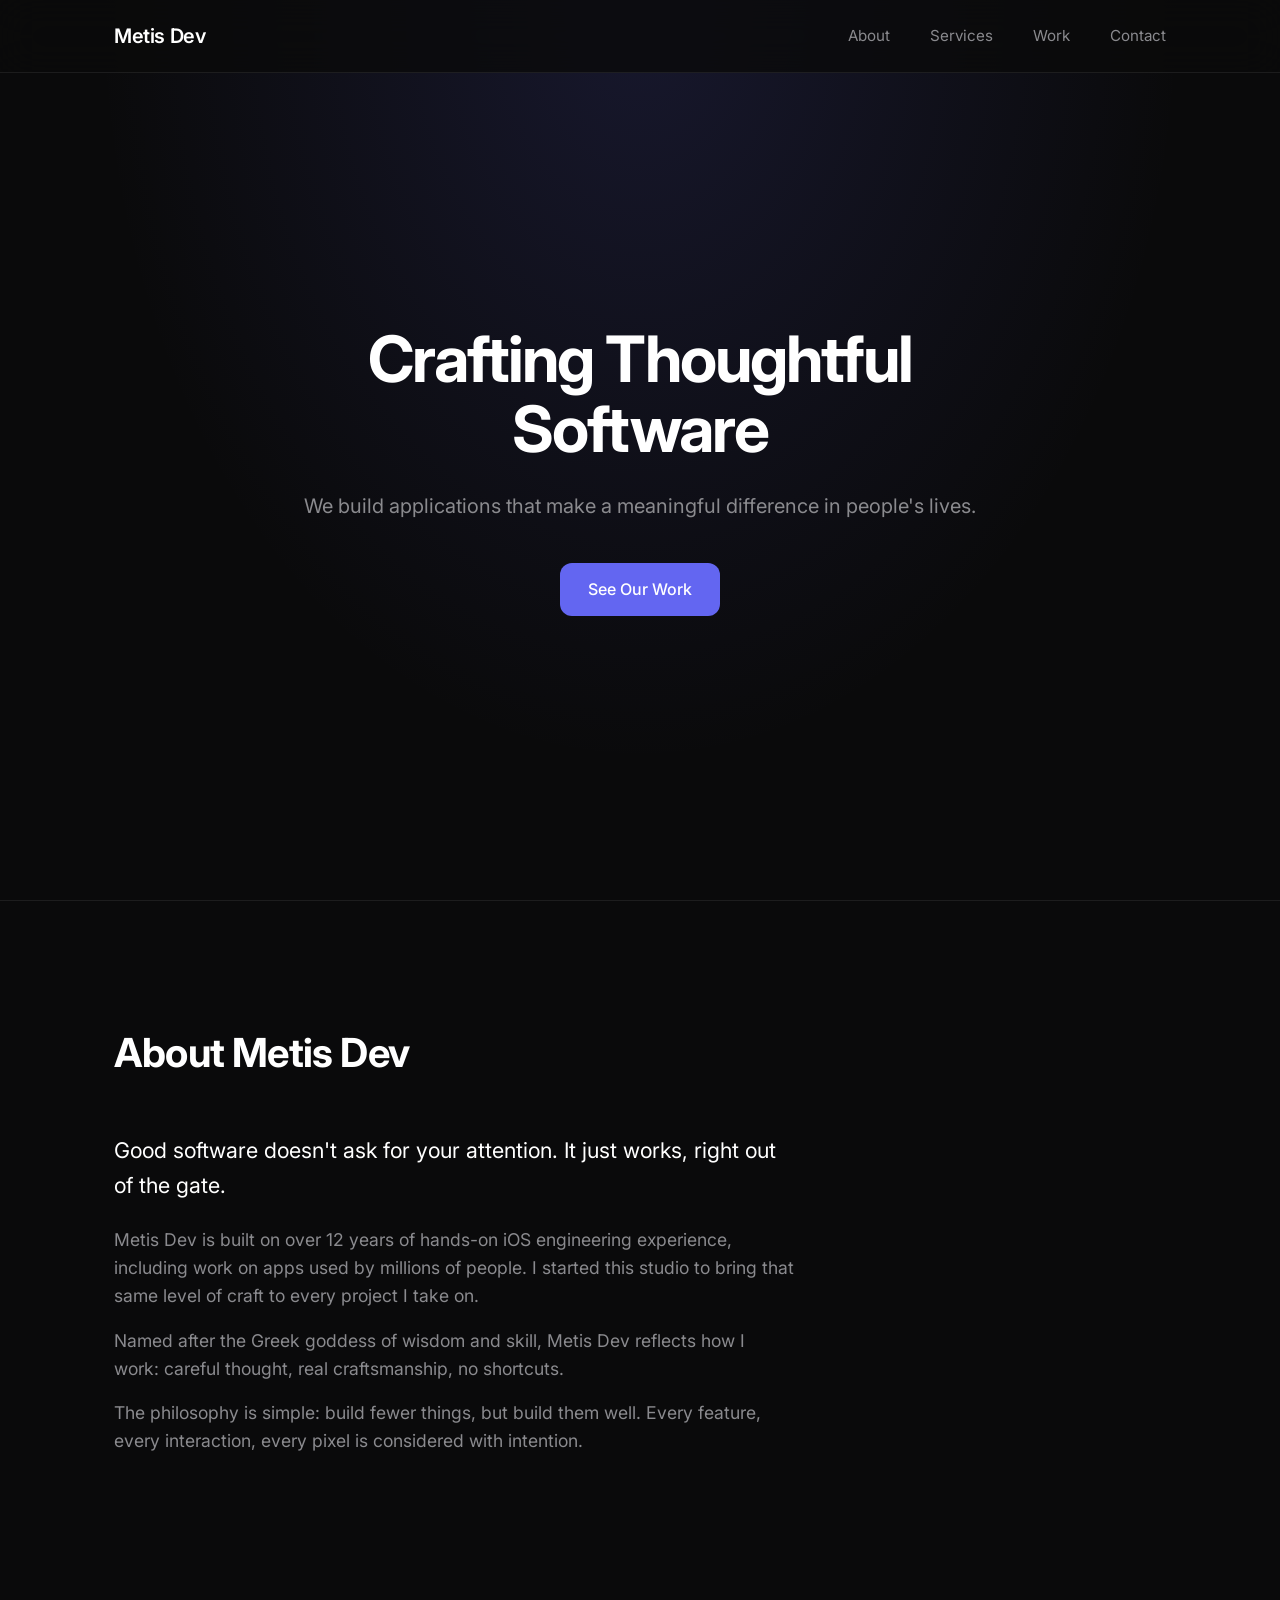
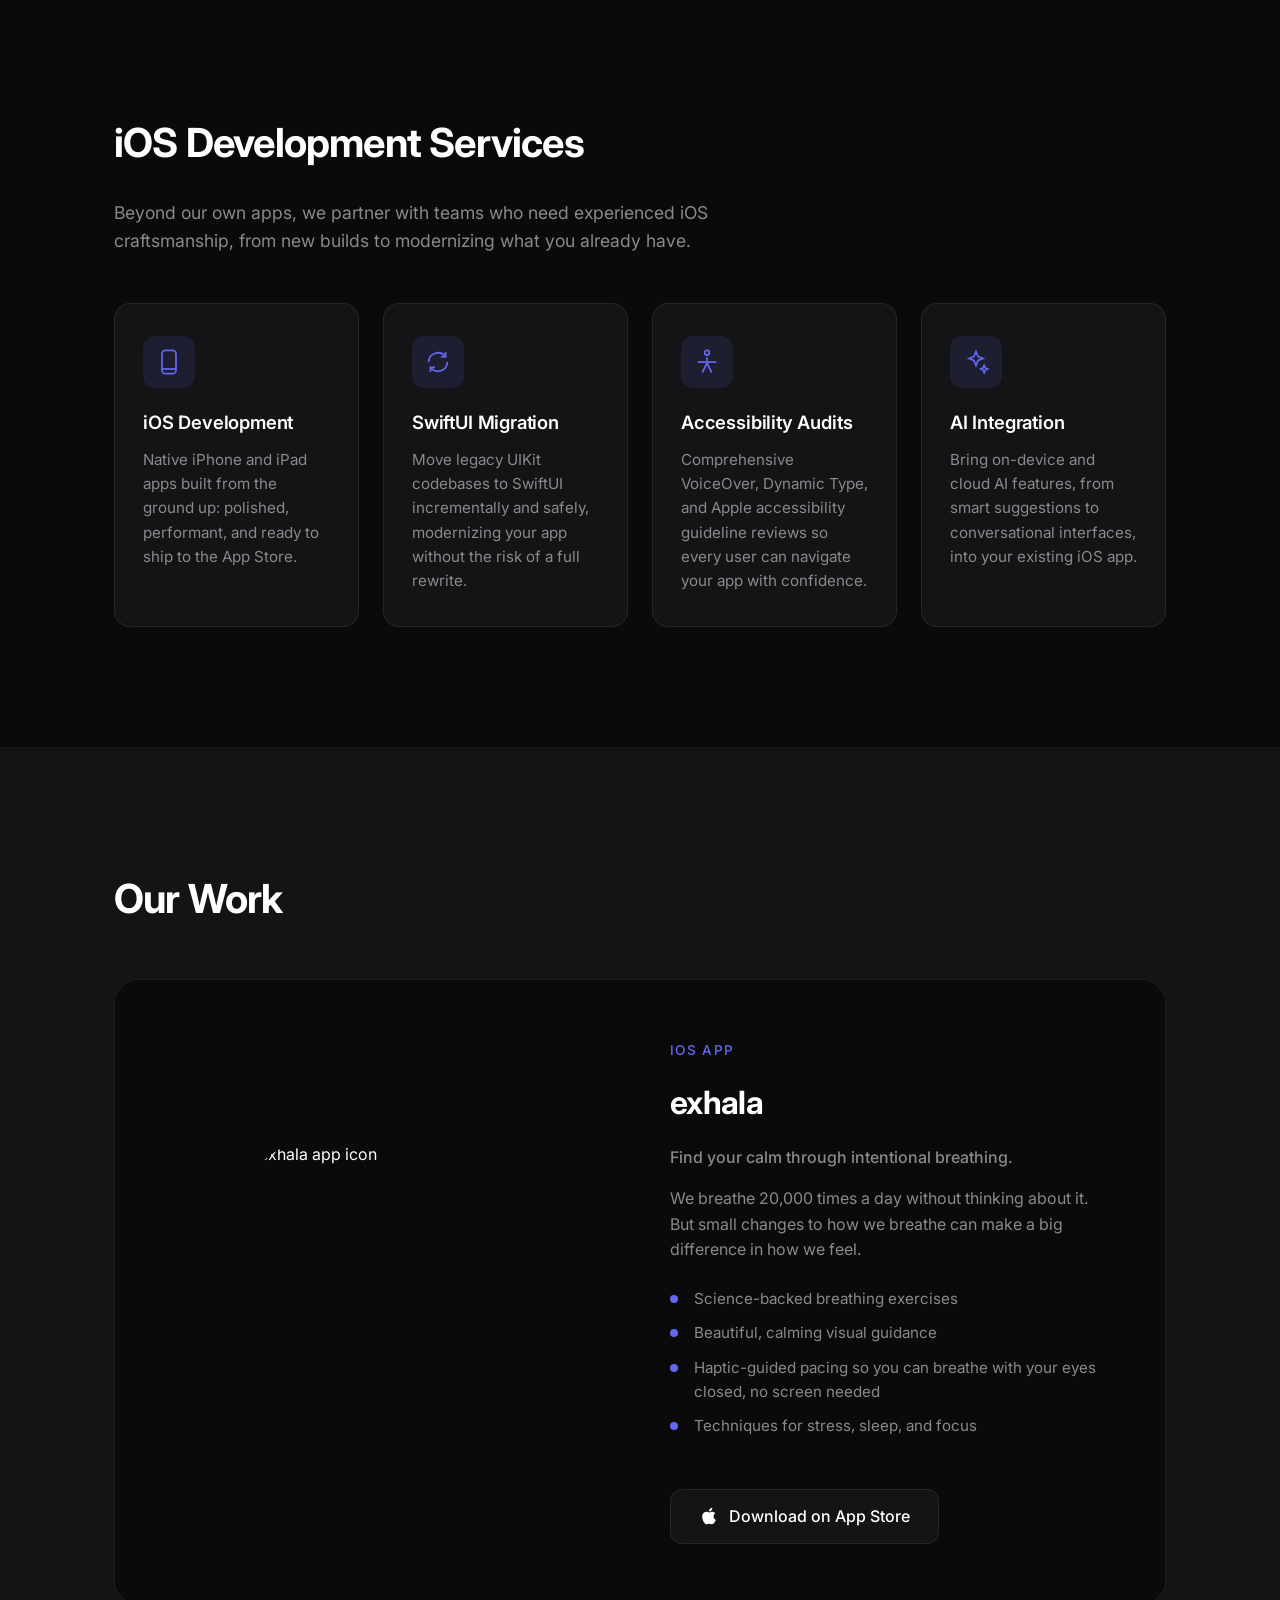
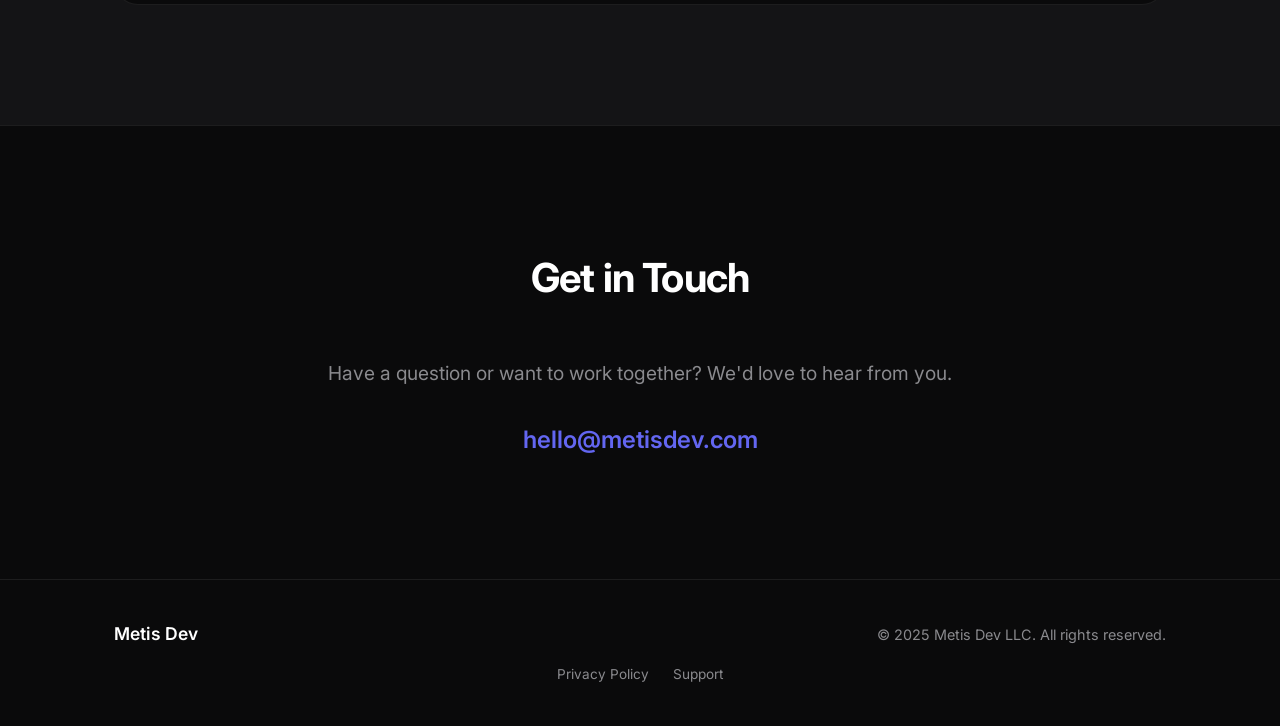
==== index.html @ 5c8f1a8d "Reference Apple accessibility guidelines instead of WCAG WCAG is a web standard; Apple's own accessi" ====
<!DOCTYPE html>
<html lang="en">
<head>
    <meta charset="UTF-8">
    <meta name="viewport" content="width=device-width, initial-scale=1.0">
    <title>Metis Dev | Crafting Thoughtful Software</title>
    <meta name="description" content="Metis Dev builds thoughtful, user-focused applications. Discover exhala, our breathing exercise app designed to help you find calm.">
    <link rel="stylesheet" href="styles.css">
    <link rel="preconnect" href="https://fonts.googleapis.com">
    <link rel="preconnect" href="https://fonts.gstatic.com" crossorigin>
    <link href="https://fonts.googleapis.com/css2?family=Inter:wght@300;400;500;600;700&display=swap" rel="stylesheet">
    <link rel="icon" type="image/svg+xml" href="data:image/svg+xml,<svg xmlns='http://www.w3.org/2000/svg' viewBox='0 0 100 100'><text y='.9em' font-size='90'>M</text></svg>">
</head>
<body>
    <nav class="nav">
        <div class="nav-container">
            <a href="#" class="logo">Metis Dev</a>
            <ul class="nav-links">
                <li><a href="#about">About</a></li>
                <li><a href="#services">Services</a></li>
                <li><a href="#work">Work</a></li>
                <li><a href="#contact">Contact</a></li>
            </ul>
            <button class="mobile-menu-btn" aria-label="Toggle menu">
                <span></span>
                <span></span>
                <span></span>
            </button>
        </div>
    </nav>

    <header class="hero">
        <div class="hero-content">
            <h1>Crafting Thoughtful Software</h1>
            <p>We build applications that make a meaningful difference in people's lives.</p>
            <a href="#work" class="btn btn-primary">See Our Work</a>
        </div>
    </header>

    <section id="about" class="section about">
        <div class="container">
            <h2>About Metis Dev</h2>
            <div class="about-content">
                <p class="lead">Good software doesn't ask for your attention. It just works, right out of the gate.</p>
                <p>Metis Dev is built on over 12 years of hands-on iOS engineering experience, including work on apps used by millions of people. I started this studio to bring that same level of craft to every project I take on.</p>
                <p>Named after the Greek goddess of wisdom and skill, Metis Dev reflects how I work: careful thought, real craftsmanship, no shortcuts.</p>
                <p>The philosophy is simple: build fewer things, but build them well. Every feature, every interaction, every pixel is considered with intention.</p>
            </div>
        </div>
    </section>

    <section id="services" class="section services">
        <div class="container">
            <h2>iOS Development Services</h2>
            <p class="services-intro">Beyond our own apps, we partner with teams who need experienced iOS craftsmanship, from new builds to modernizing what you already have.</p>
            <div class="services-grid">
                <div class="service-card">
                    <div class="service-icon">
                        <svg viewBox="0 0 24 24" width="28" height="28" fill="none" stroke="currentColor" stroke-width="1.5">
                            <rect x="6" y="2" width="12" height="20" rx="3"/>
                            <line x1="6" y1="18" x2="18" y2="18"/>
                        </svg>
                    </div>
                    <h3>iOS Development</h3>
                    <p>Native iPhone and iPad apps built from the ground up: polished, performant, and ready to ship to the App Store.</p>
                </div>
                <div class="service-card">
                    <div class="service-icon">
                        <svg viewBox="0 0 24 24" width="28" height="28" fill="none" stroke="currentColor" stroke-width="1.5">
                            <path d="M4 12a8 8 0 0 1 14.5-4.5M20 12a8 8 0 0 1-14.5 4.5"/>
                            <polyline points="18.5 3.5 18.5 7.5 14.5 7.5"/>
                            <polyline points="5.5 20.5 5.5 16.5 9.5 16.5"/>
                        </svg>
                    </div>
                    <h3>SwiftUI Migration</h3>
                    <p>Move legacy UIKit codebases to SwiftUI incrementally and safely, modernizing your app without the risk of a full rewrite.</p>
                </div>
                <div class="service-card">
                    <div class="service-icon">
                        <svg viewBox="0 0 24 24" width="28" height="28" fill="none" stroke="currentColor" stroke-width="1.5">
                            <circle cx="12" cy="4" r="2"/>
                            <path d="M12 8v5m0 0l-4 8m4-8l4 8M4 12h16"/>
                        </svg>
                    </div>
                    <h3>Accessibility Audits</h3>
                    <p>Comprehensive VoiceOver, Dynamic Type, and Apple accessibility guideline reviews so every user can navigate your app with confidence.</p>
                </div>
                <div class="service-card">
                    <div class="service-icon">
                        <svg viewBox="0 0 24 24" width="28" height="28" fill="none" stroke="currentColor" stroke-width="1.5">
                            <path d="M12 3l1.8 4.4L18 9l-4.2 1.6L12 15l-1.8-4.4L6 9l4.2-1.6L12 3z"/>
                            <path d="M19 15l.9 2.1L22 18l-2.1.9L19 21l-.9-2.1L16 18l2.1-.9L19 15z"/>
                        </svg>
                    </div>
                    <h3>AI Integration</h3>
                    <p>Bring on-device and cloud AI features, from smart suggestions to conversational interfaces, into your existing iOS app.</p>
                </div>
            </div>
        </div>
    </section>

    <section id="work" class="section work">
        <div class="container">
            <h2>Our Work</h2>
            <div class="project-card">
                <div class="project-visual">
                    <img src="Exhale_icon_dark_blck_border.png" alt="exhala app icon" class="app-icon">
                </div>
                <div class="project-info">
                    <span class="project-label">iOS App</span>
                    <h3>exhala</h3>
                    <p class="project-tagline">Find your calm through intentional breathing.</p>
                    <p>We breathe 20,000 times a day without thinking about it. But small changes to how we breathe can make a big difference in how we feel.</p>
                    <ul class="feature-list">
                        <li>Science-backed breathing exercises</li>
                        <li>Beautiful, calming visual guidance</li>
                        <li>Haptic-guided pacing so you can breathe with your eyes closed, no screen needed</li>
                        <li>Techniques for stress, sleep, and focus</li>
                    </ul>
                    <a href="https://itunes.apple.com/WebObjects/MZStore.woa/wa/viewSoftware?id=6758587096" class="btn btn-secondary app-store-btn">
                        <svg viewBox="0 0 24 24" width="20" height="20" fill="currentColor">
                            <path d="M18.71 19.5c-.83 1.24-1.71 2.45-3.05 2.47-1.34.03-1.77-.79-3.29-.79-1.53 0-2 .77-3.27.82-1.31.05-2.3-1.32-3.14-2.53C4.25 17 2.94 12.45 4.7 9.39c.87-1.52 2.43-2.48 4.12-2.51 1.28-.02 2.5.87 3.29.87.78 0 2.26-1.07 3.81-.91.65.03 2.47.26 3.64 1.98-.09.06-2.17 1.28-2.15 3.81.03 3.02 2.65 4.03 2.68 4.04-.03.07-.42 1.44-1.38 2.83M13 3.5c.73-.83 1.94-1.46 2.94-1.5.13 1.17-.34 2.35-1.04 3.19-.69.85-1.83 1.51-2.95 1.42-.15-1.15.41-2.35 1.05-3.11z"/>
                        </svg>
                        Download on App Store
                    </a>
                </div>
            </div>
        </div>
    </section>

    <section id="contact" class="section contact">
        <div class="container">
            <h2>Get in Touch</h2>
            <p class="contact-text">Have a question or want to work together? We'd love to hear from you.</p>
            <a href="mailto:hello@metisdev.com" class="contact-email">hello@metisdev.com</a>
        </div>
    </section>

    <footer class="footer">
        <div class="container">
            <div class="footer-content">
                <span class="footer-logo">Metis Dev</span>
                <p>&copy; 2025 Metis Dev LLC. All rights reserved.</p>
            </div>
            <div class="footer-links">
                <a href="privacy.html">Privacy Policy</a>
                <a href="support.html">Support</a>
            </div>
        </div>
    </footer>

    <script src="script.js"></script>
</body>
</html>
---- styles.css ----
/* Reset & Base */
*, *::before, *::after {
    box-sizing: border-box;
    margin: 0;
    padding: 0;
}

:root {
    --color-bg: #0a0a0b;
    --color-bg-elevated: #141416;
    --color-text: #ffffff;
    --color-text-muted: #8a8a8e;
    --color-accent: #6366f1;
    --color-accent-hover: #818cf8;
    --color-border: rgba(255, 255, 255, 0.08);
    --font-family: 'Inter', -apple-system, BlinkMacSystemFont, sans-serif;
    --transition: 0.3s ease;
}

html {
    scroll-behavior: smooth;
}

body {
    font-family: var(--font-family);
    background-color: var(--color-bg);
    color: var(--color-text);
    line-height: 1.6;
    -webkit-font-smoothing: antialiased;
}

.container {
    max-width: 1100px;
    margin: 0 auto;
    padding: 0 24px;
}

/* Navigation */
.nav {
    position: fixed;
    top: 0;
    left: 0;
    right: 0;
    z-index: 100;
    background: rgba(10, 10, 11, 0.8);
    backdrop-filter: blur(20px);
    border-bottom: 1px solid var(--color-border);
}

.nav-container {
    max-width: 1100px;
    margin: 0 auto;
    padding: 0 24px;
    height: 72px;
    display: flex;
    align-items: center;
    justify-content: space-between;
}

.logo {
    font-size: 1.25rem;
    font-weight: 600;
    color: var(--color-text);
    text-decoration: none;
    letter-spacing: -0.02em;
}

.nav-links {
    display: flex;
    list-style: none;
    gap: 40px;
}

.nav-links a {
    color: var(--color-text-muted);
    text-decoration: none;
    font-size: 0.95rem;
    font-weight: 400;
    transition: color var(--transition);
}

.nav-links a:hover {
    color: var(--color-text);
}

.mobile-menu-btn {
    display: none;
    flex-direction: column;
    gap: 5px;
    background: none;
    border: none;
    cursor: pointer;
    padding: 8px;
}

.mobile-menu-btn span {
    width: 24px;
    height: 2px;
    background: var(--color-text);
    transition: var(--transition);
}

/* Hero */
.hero {
    min-height: 100vh;
    display: flex;
    align-items: center;
    justify-content: center;
    text-align: center;
    padding: 120px 24px 80px;
    background: radial-gradient(ellipse at 50% 0%, rgba(99, 102, 241, 0.15) 0%, transparent 60%);
}

.hero-content {
    max-width: 700px;
}

.hero h1 {
    font-size: clamp(2.5rem, 6vw, 4rem);
    font-weight: 700;
    letter-spacing: -0.03em;
    line-height: 1.1;
    margin-bottom: 24px;
}

.hero p {
    font-size: 1.25rem;
    color: var(--color-text-muted);
    margin-bottom: 40px;
    line-height: 1.7;
}

/* Buttons */
.btn {
    display: inline-flex;
    align-items: center;
    gap: 10px;
    padding: 14px 28px;
    border-radius: 12px;
    font-size: 1rem;
    font-weight: 500;
    text-decoration: none;
    transition: all var(--transition);
    cursor: pointer;
    border: none;
}

.btn-primary {
    background: var(--color-accent);
    color: white;
}

.btn-primary:hover {
    background: var(--color-accent-hover);
    transform: translateY(-2px);
}

.btn-secondary {
    background: var(--color-bg-elevated);
    color: var(--color-text);
    border: 1px solid var(--color-border);
}

.btn-secondary:hover {
    border-color: rgba(255, 255, 255, 0.2);
    background: rgba(255, 255, 255, 0.05);
}

/* Sections */
.section {
    padding: 120px 0;
    scroll-margin-top: -32px;
}

.section h2 {
    font-size: 2.5rem;
    font-weight: 700;
    letter-spacing: -0.02em;
    margin-bottom: 48px;
}

/* About */
.about {
    border-top: 1px solid var(--color-border);
}

.about-content {
    max-width: 680px;
}

.about-content .lead {
    font-size: 1.35rem;
    color: var(--color-text);
    margin-bottom: 24px;
    line-height: 1.6;
}

.about-content p {
    color: var(--color-text-muted);
    font-size: 1.1rem;
    margin-bottom: 16px;
}

/* Work / Projects */
.work {
    background: var(--color-bg-elevated);
}

.project-card {
    display: grid;
    grid-template-columns: 1fr 1fr;
    gap: 60px;
    align-items: center;
    background: var(--color-bg);
    border-radius: 24px;
    padding: 60px;
    border: 1px solid var(--color-border);
}

.project-visual {
    display: flex;
    justify-content: center;
    align-items: center;
}

.app-icon {
    width: 300px;
    height: 300px;
    border-radius: 22.37%;
}

.project-info {
    display: flex;
    flex-direction: column;
    gap: 16px;
}

.project-label {
    font-size: 0.85rem;
    font-weight: 500;
    color: var(--color-accent);
    text-transform: uppercase;
    letter-spacing: 0.1em;
}

.project-info h3 {
    font-size: 2rem;
    font-weight: 700;
    letter-spacing: -0.02em;
}

.project-tagline {
    font-size: 1.2rem;
    color: var(--color-text);
    font-weight: 500;
}

.project-info p {
    color: var(--color-text-muted);
    font-size: 1rem;
}

.feature-list {
    list-style: none;
    margin: 8px 0 16px;
}

.feature-list li {
    position: relative;
    padding-left: 24px;
    margin-bottom: 10px;
    color: var(--color-text-muted);
    font-size: 0.95rem;
}

.feature-list li::before {
    content: "";
    position: absolute;
    left: 0;
    top: 8px;
    width: 8px;
    height: 8px;
    background: var(--color-accent);
    border-radius: 50%;
}

.app-store-btn {
    width: fit-content;
    margin-top: 8px;
}

/* Services */
.services-intro {
    max-width: 680px;
    color: var(--color-text-muted);
    font-size: 1.1rem;
    margin-top: -24px;
    margin-bottom: 48px;
}

.services-grid {
    display: grid;
    grid-template-columns: repeat(4, 1fr);
    gap: 24px;
}

.service-card {
    background: var(--color-bg-elevated);
    border: 1px solid var(--color-border);
    border-radius: 16px;
    padding: 32px 28px;
}

.service-icon {
    width: 52px;
    height: 52px;
    display: flex;
    align-items: center;
    justify-content: center;
    background: rgba(99, 102, 241, 0.12);
    color: var(--color-accent);
    border-radius: 12px;
    margin-bottom: 20px;
}

.service-card h3 {
    font-size: 1.15rem;
    font-weight: 600;
    letter-spacing: -0.01em;
    margin-bottom: 10px;
}

.service-card p {
    color: var(--color-text-muted);
    font-size: 0.95rem;
}

/* Contact */
.contact {
    text-align: center;
    border-top: 1px solid var(--color-border);
}

.contact-text {
    font-size: 1.2rem;
    color: var(--color-text-muted);
    margin-bottom: 32px;
}

.contact-email {
    font-size: 1.5rem;
    font-weight: 600;
    color: var(--color-accent);
    text-decoration: none;
    transition: color var(--transition);
}

.contact-email:hover {
    color: var(--color-accent-hover);
}

/* Footer */
.footer {
    padding: 40px 0;
    border-top: 1px solid var(--color-border);
}

.footer-content {
    display: flex;
    justify-content: space-between;
    align-items: center;
}

.footer-logo {
    font-weight: 600;
    font-size: 1.1rem;
}

.footer-links {
    display: flex;
    gap: 24px;
    justify-content: center;
    margin-top: 16px;
    flex-wrap: wrap;
}

.footer-links a {
    font-size: 0.85rem;
    color: var(--color-text-muted);
    text-decoration: none;
    transition: color 0.2s ease;
}

.footer-links a:hover {
    color: var(--color-text);
}

.footer p {
    color: var(--color-text-muted);
    font-size: 0.9rem;
}

/* Mobile Responsive */
@media (max-width: 900px) {
    .project-card {
        grid-template-columns: 1fr;
        text-align: center;
        padding: 40px 30px;
    }

    .project-visual {
        order: -1;
    }

    .project-info {
        align-items: center;
    }

    .feature-list {
        text-align: left;
        display: inline-block;
    }

    .services-grid {
        grid-template-columns: repeat(2, 1fr);
    }
}

@media (max-width: 768px) {
    .nav-links {
        display: none;
        position: absolute;
        top: 72px;
        left: 0;
        right: 0;
        background: var(--color-bg);
        flex-direction: column;
        padding: 24px;
        gap: 20px;
        border-bottom: 1px solid var(--color-border);
    }

    .nav-links.active {
        display: flex;
    }

    .mobile-menu-btn {
        display: flex;
    }

    .mobile-menu-btn.active span:nth-child(1) {
        transform: rotate(45deg) translate(5px, 5px);
    }

    .mobile-menu-btn.active span:nth-child(2) {
        opacity: 0;
    }

    .mobile-menu-btn.active span:nth-child(3) {
        transform: rotate(-45deg) translate(5px, -5px);
    }

    .hero {
        padding: 100px 24px 60px;
    }

    .section {
        padding: 80px 0;
        scroll-margin-top: 8px;
    }

    .section h2 {
        font-size: 2rem;
    }

    .app-icon {
        width: 180px;
        height: 180px;
        border-radius: 22.37%;
    }

    .services-intro {
        margin-top: 0;
    }

    .services-grid {
        grid-template-columns: 1fr;
    }

    .footer-content {
        flex-direction: column;
        gap: 12px;
        text-align: center;
    }
}

/* Legal Pages (Privacy, Terms) */
.legal-page {
    padding: 120px 0 80px;
    min-height: calc(100vh - 200px);
}

.legal-page h1 {
    font-size: 2.5rem;
    font-weight: 700;
    letter-spacing: -0.02em;
    margin-bottom: 8px;
}

.legal-page .last-updated {
    color: var(--color-text-muted);
    font-size: 0.95rem;
    margin-bottom: 48px;
}

.legal-section {
    margin-bottom: 40px;
}

.legal-section h2 {
    font-size: 1.4rem;
    font-weight: 600;
    margin-bottom: 16px;
    color: var(--color-text);
}

.legal-section p {
    color: var(--color-text-muted);
    font-size: 1rem;
    margin-bottom: 12px;
    line-height: 1.7;
}

.legal-section ul {
    list-style: none;
    margin: 12px 0;
}

.legal-section ul li {
    position: relative;
    padding-left: 20px;
    margin-bottom: 8px;
    color: var(--color-text-muted);
    font-size: 1rem;
}

.legal-section ul li::before {
    content: "•";
    position: absolute;
    left: 0;
    color: var(--color-accent);
}

.legal-section a {
    color: var(--color-accent);
    text-decoration: none;
}

.legal-section a:hover {
    color: var(--color-accent-hover);
}

.legal-section h3 {
    font-size: 1.1rem;
    font-weight: 600;
    margin: 24px 0 8px;
    color: var(--color-text);
}
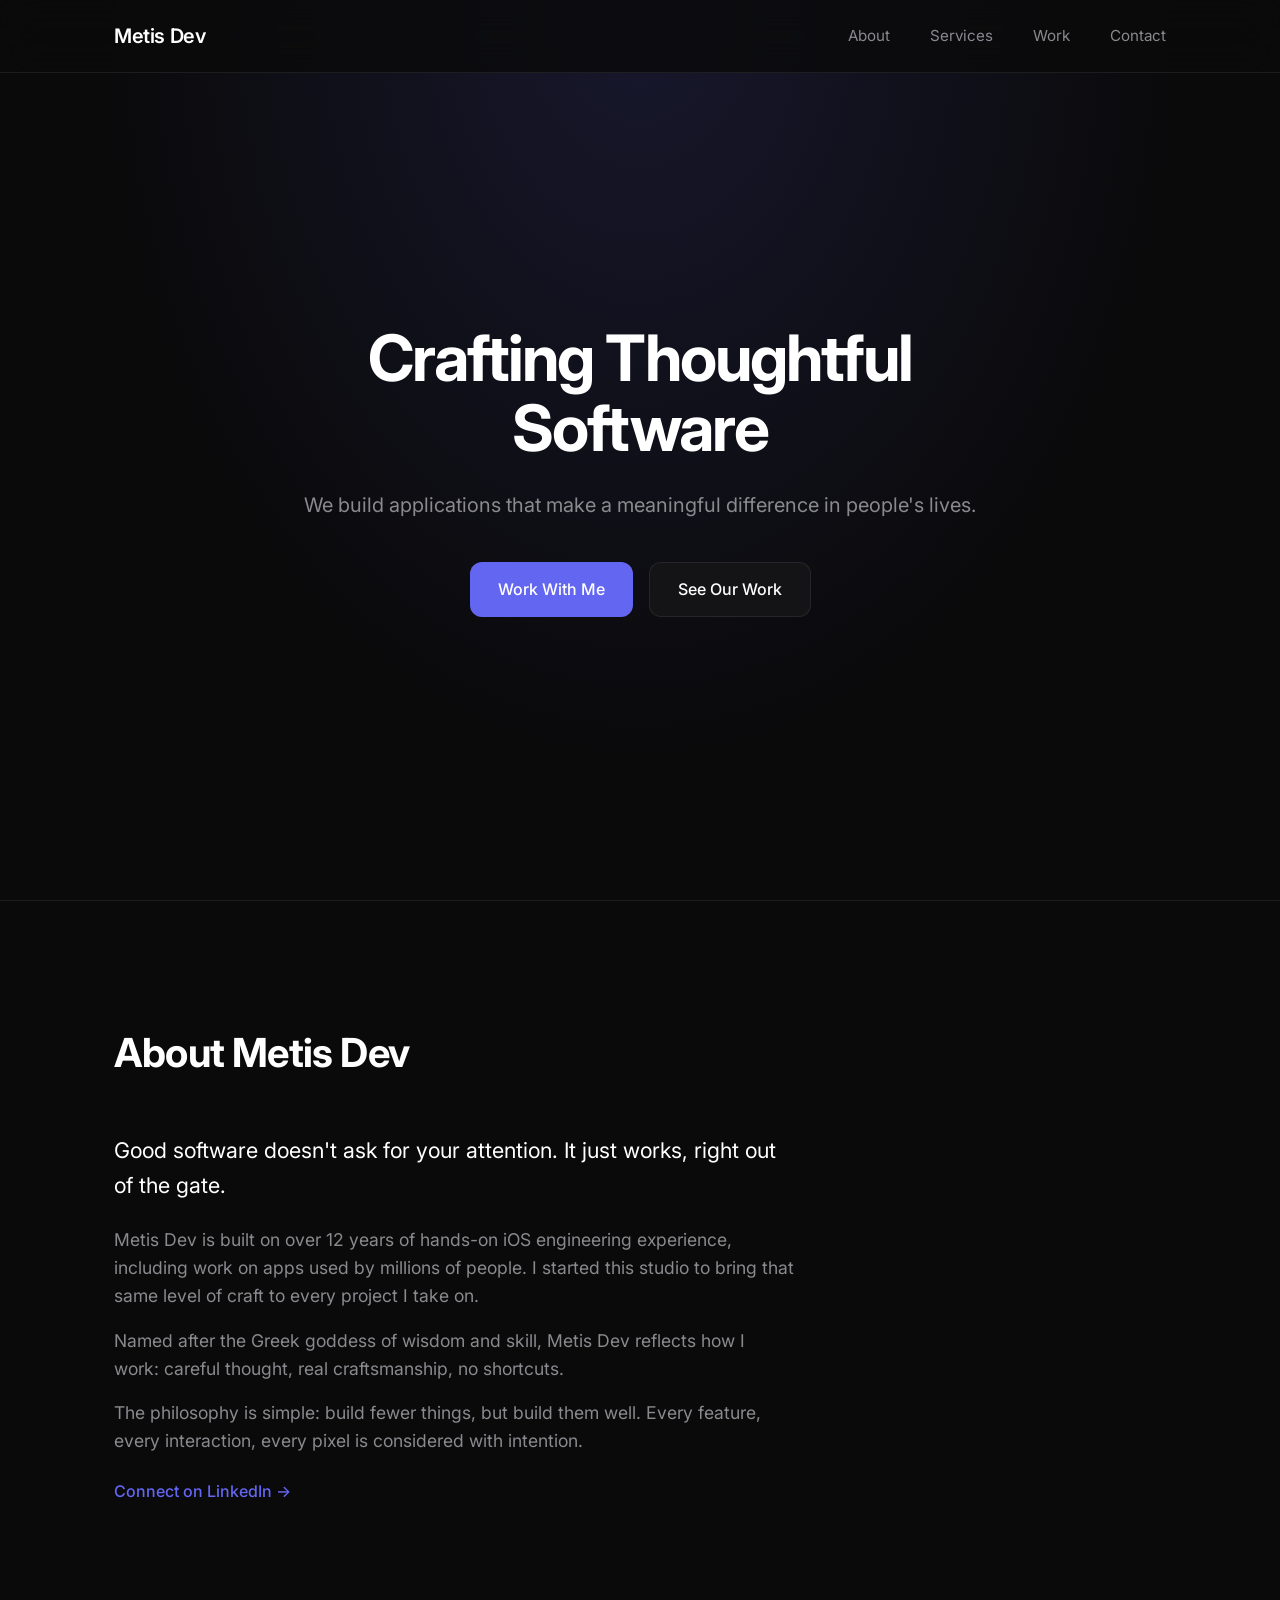
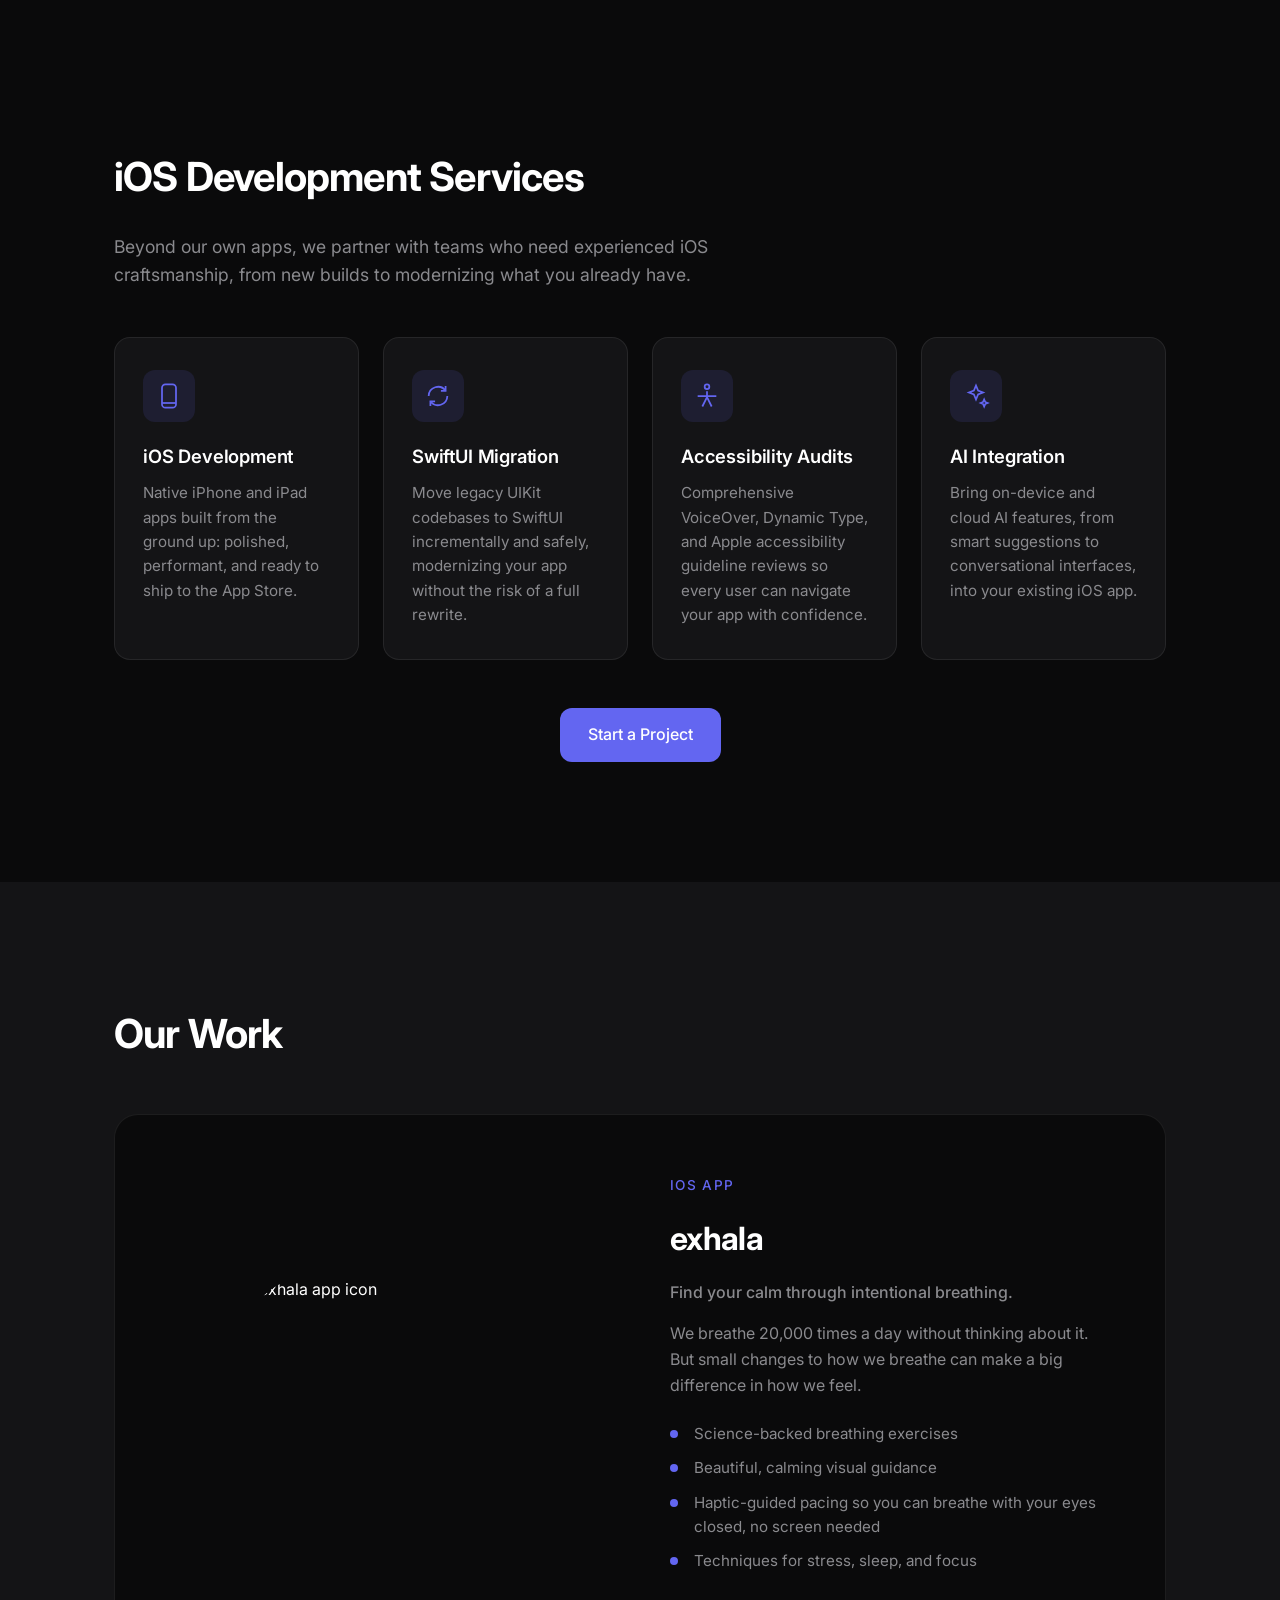
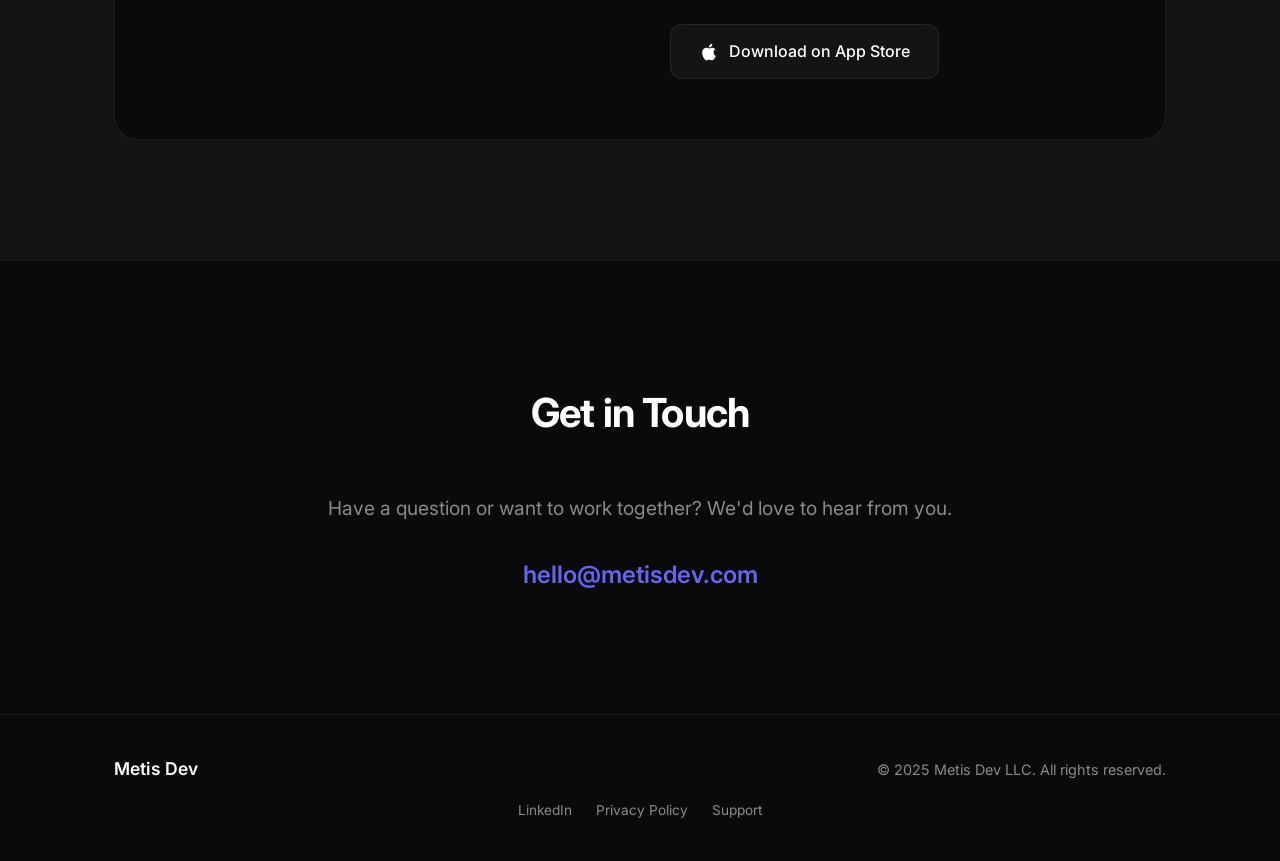
==== commit 6795812b: "Improve conversion path: hero/services CTAs, services-focused meta tags, LinkedIn - Hero now has two" ====
--- a/index.html
+++ b/index.html
@@ -3,8 +3,8 @@
 <head>
     <meta charset="UTF-8">
     <meta name="viewport" content="width=device-width, initial-scale=1.0">
-    <title>Metis Dev | Crafting Thoughtful Software</title>
-    <meta name="description" content="Metis Dev builds thoughtful, user-focused applications. Discover exhala, our breathing exercise app designed to help you find calm.">
+    <title>Metis Dev | iOS Development, SwiftUI Migration &amp; Accessibility Audits</title>
+    <meta name="description" content="Metis Dev is an iOS development studio offering native app development, SwiftUI migration, accessibility audits, and AI integration — backed by 12+ years of hands-on iOS engineering experience.">
     <link rel="stylesheet" href="styles.css">
     <link rel="preconnect" href="https://fonts.googleapis.com">
     <link rel="preconnect" href="https://fonts.gstatic.com" crossorigin>
@@ -33,7 +33,10 @@
         <div class="hero-content">
             <h1>Crafting Thoughtful Software</h1>
             <p>We build applications that make a meaningful difference in people's lives.</p>
-            <a href="#work" class="btn btn-primary">See Our Work</a>
+            <div class="hero-actions">
+                <a href="#contact" class="btn btn-primary">Work With Me</a>
+                <a href="#work" class="btn btn-secondary">See Our Work</a>
+            </div>
         </div>
     </header>
 
@@ -45,6 +48,7 @@
                 <p>Metis Dev is built on over 12 years of hands-on iOS engineering experience, including work on apps used by millions of people. I started this studio to bring that same level of craft to every project I take on.</p>
                 <p>Named after the Greek goddess of wisdom and skill, Metis Dev reflects how I work: careful thought, real craftsmanship, no shortcuts.</p>
                 <p>The philosophy is simple: build fewer things, but build them well. Every feature, every interaction, every pixel is considered with intention.</p>
+                <a href="https://www.linkedin.com/in/cedric-bazoge-878bb6/" target="_blank" rel="noopener noreferrer" class="about-linkedin">Connect on LinkedIn &rarr;</a>
             </div>
         </div>
     </section>
@@ -96,6 +100,7 @@
                     <p>Bring on-device and cloud AI features, from smart suggestions to conversational interfaces, into your existing iOS app.</p>
                 </div>
             </div>
+            <a href="#contact" class="btn btn-primary services-cta">Start a Project</a>
         </div>
     </section>
 
@@ -143,6 +148,7 @@
                 <p>&copy; 2025 Metis Dev LLC. All rights reserved.</p>
             </div>
             <div class="footer-links">
+                <a href="https://www.linkedin.com/in/cedric-bazoge-878bb6/" target="_blank" rel="noopener noreferrer">LinkedIn</a>
                 <a href="privacy.html">Privacy Policy</a>
                 <a href="support.html">Support</a>
             </div>
--- a/styles.css
+++ b/styles.css
@@ -130,6 +130,13 @@
     line-height: 1.7;
 }
 
+.hero-actions {
+    display: flex;
+    gap: 16px;
+    justify-content: center;
+    flex-wrap: wrap;
+}
+
 /* Buttons */
 .btn {
     display: inline-flex;
@@ -199,6 +206,19 @@
     color: var(--color-text-muted);
     font-size: 1.1rem;
     margin-bottom: 16px;
+}
+
+.about-linkedin {
+    display: inline-block;
+    color: var(--color-accent);
+    text-decoration: none;
+    font-weight: 500;
+    margin-top: 8px;
+    transition: color var(--transition);
+}
+
+.about-linkedin:hover {
+    color: var(--color-accent-hover);
 }
 
 /* Work / Projects */
@@ -333,6 +353,12 @@
 .service-card p {
     color: var(--color-text-muted);
     font-size: 0.95rem;
+}
+
+.services-cta {
+    display: flex;
+    width: fit-content;
+    margin: 48px auto 0;
 }
 
 /* Contact */
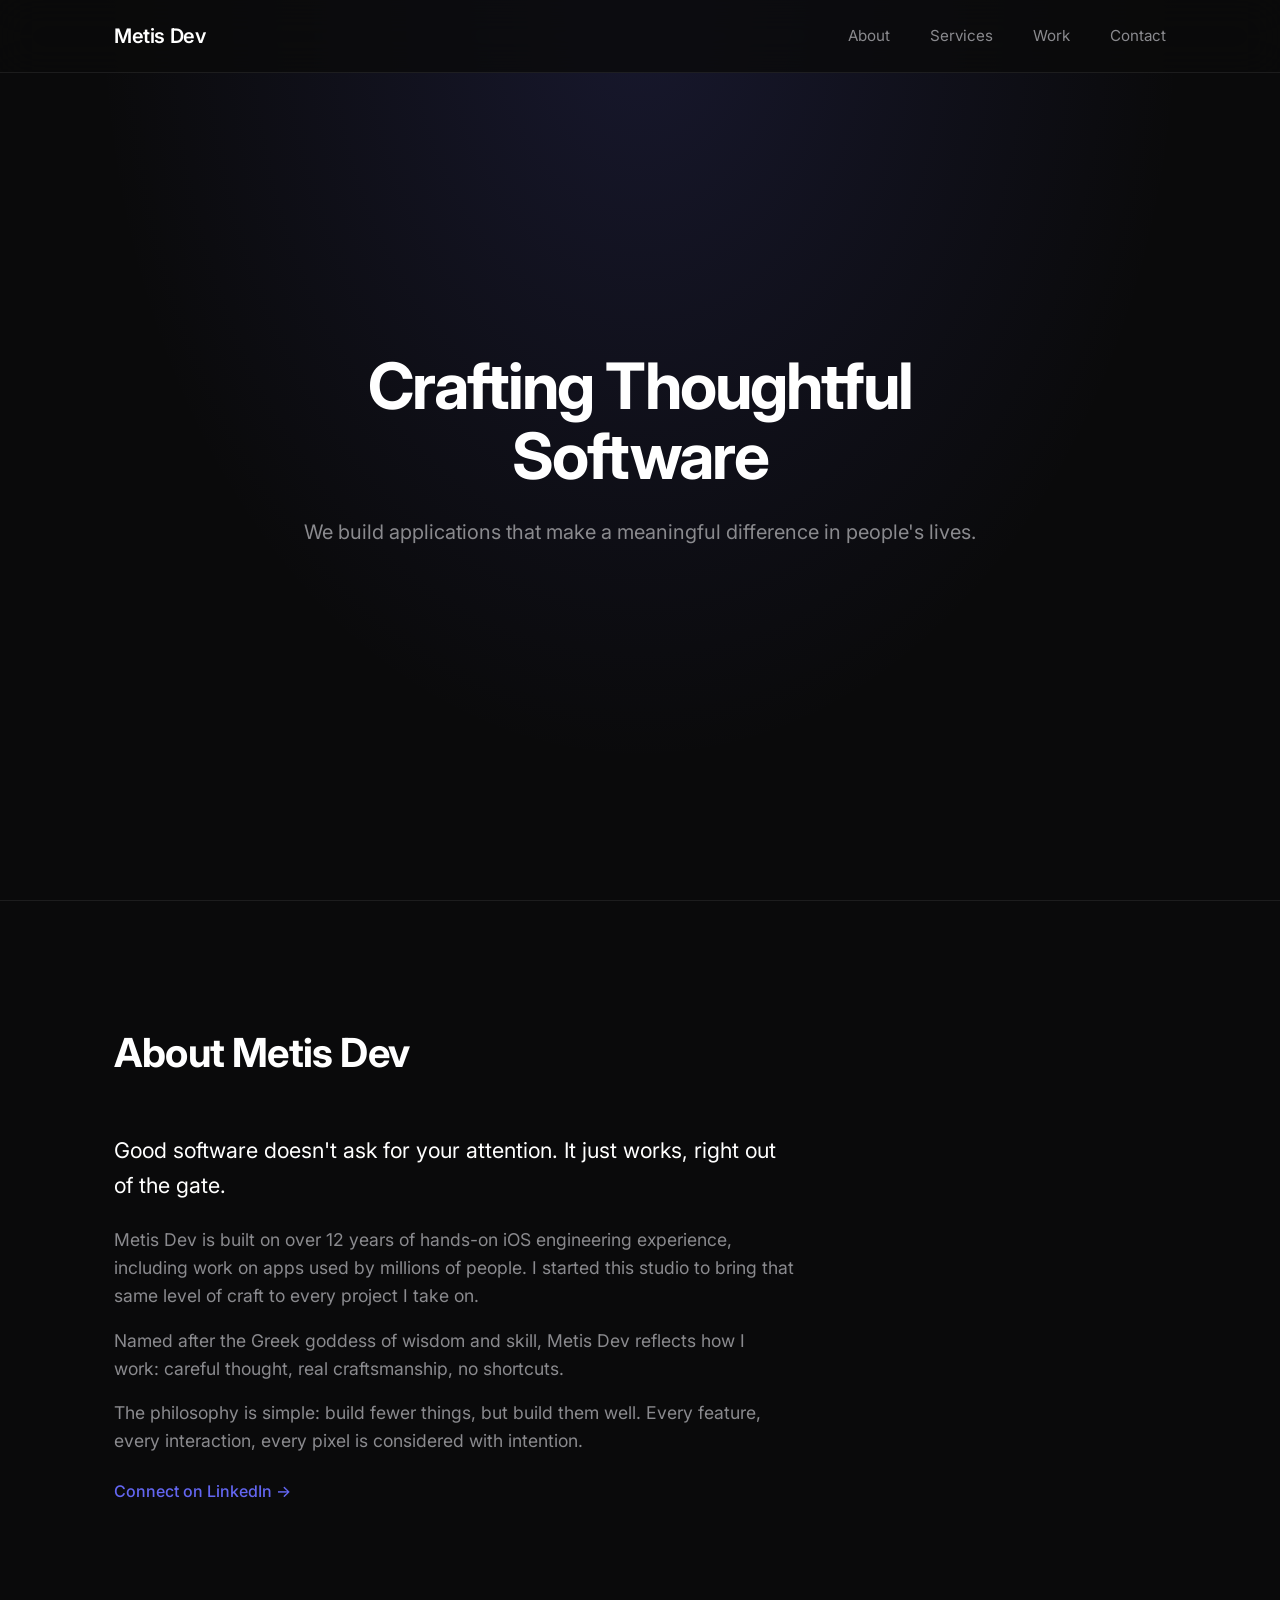
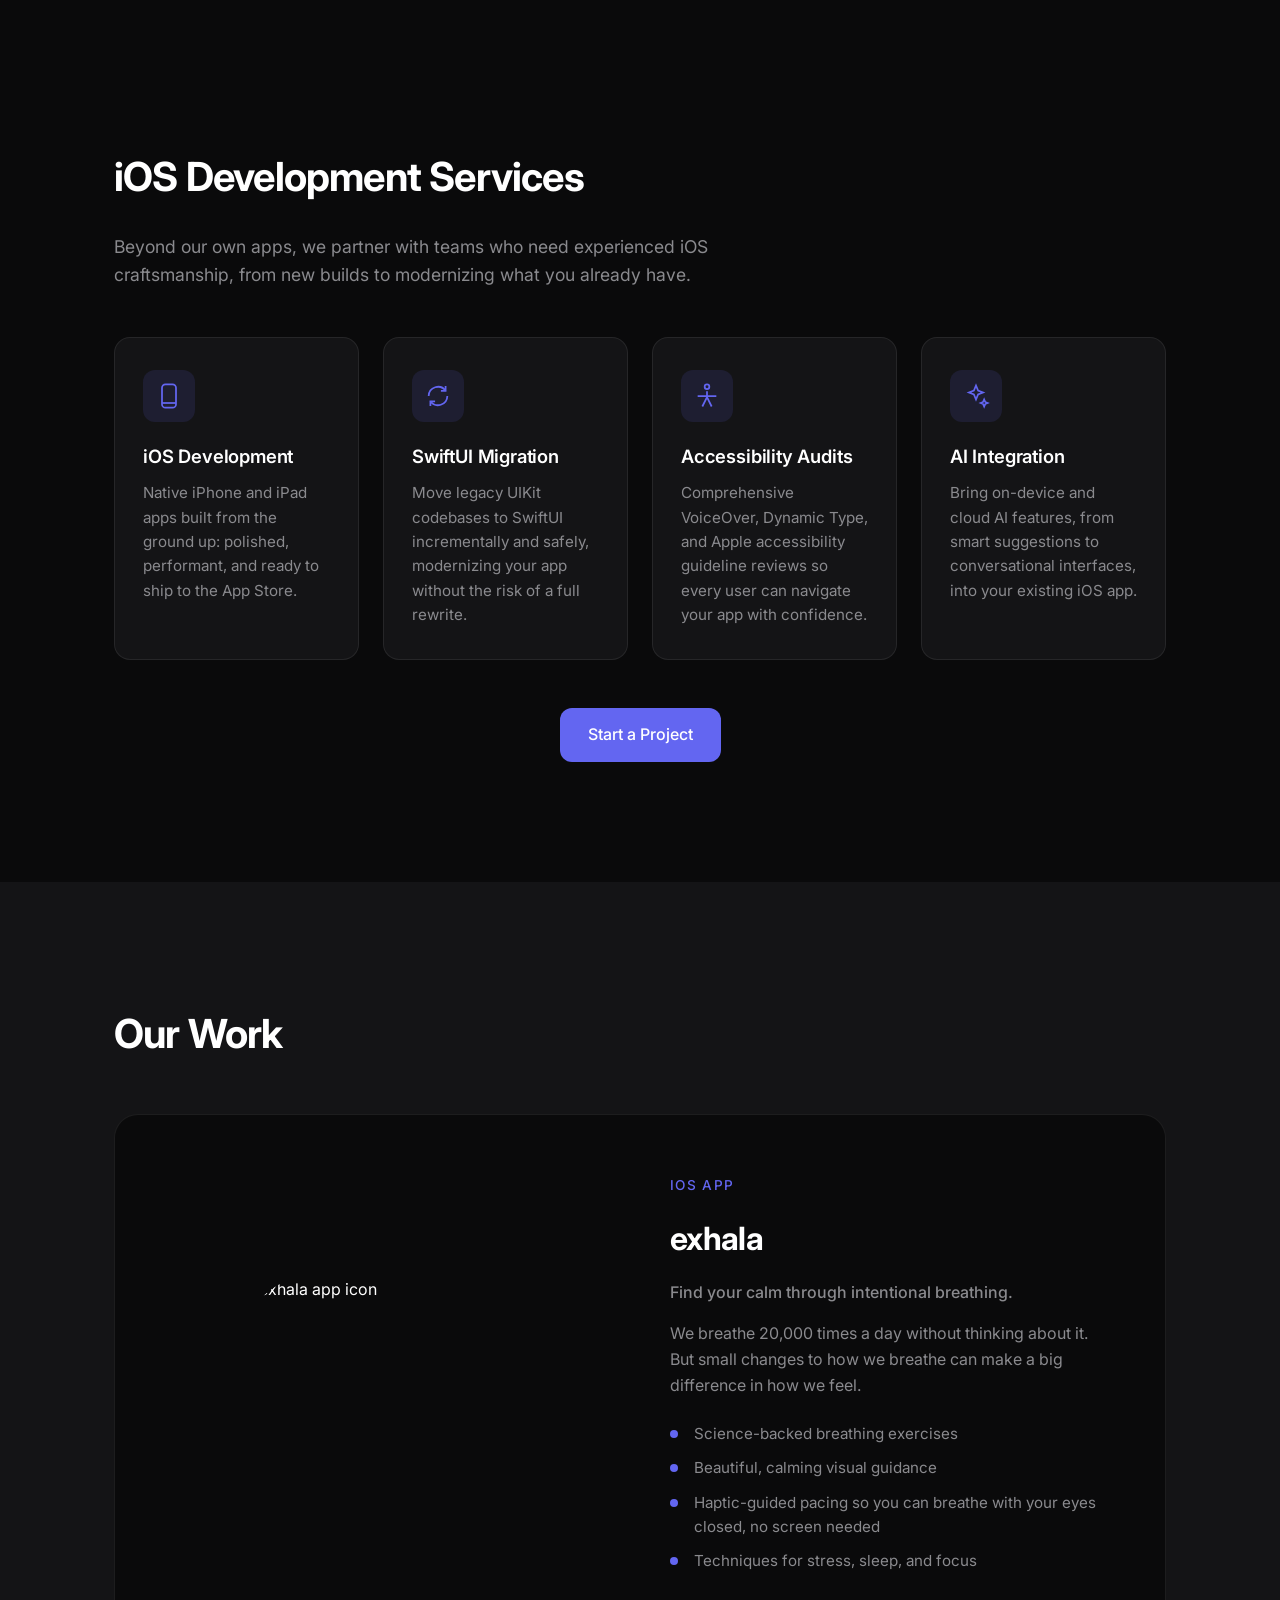
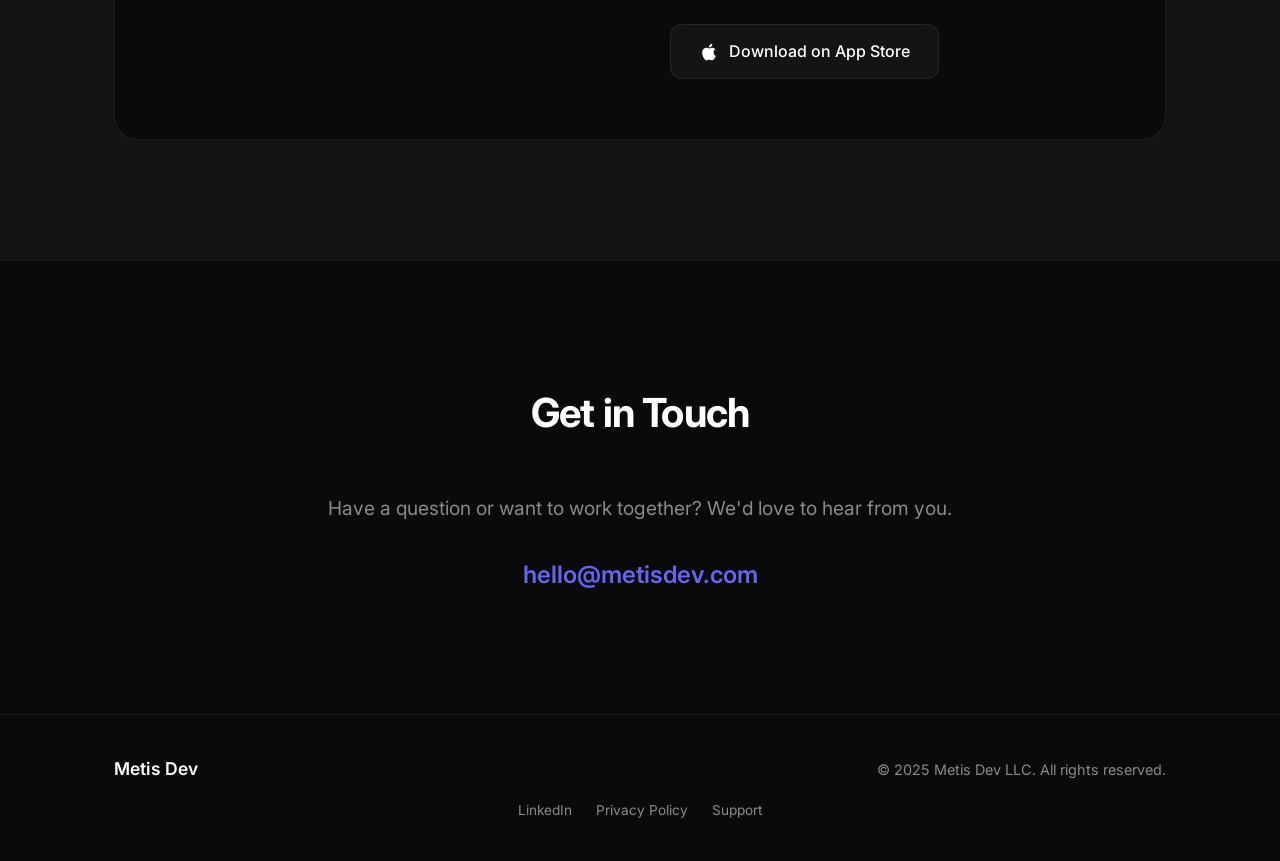
==== commit 550f4f39: "Remove hero CTA buttons Two competing buttons ("Work With Me" / "See Our Work") added noise without " ====
--- a/index.html
+++ b/index.html
@@ -33,10 +33,6 @@
         <div class="hero-content">
             <h1>Crafting Thoughtful Software</h1>
             <p>We build applications that make a meaningful difference in people's lives.</p>
-            <div class="hero-actions">
-                <a href="#contact" class="btn btn-primary">Work With Me</a>
-                <a href="#work" class="btn btn-secondary">See Our Work</a>
-            </div>
         </div>
     </header>
 
--- a/styles.css
+++ b/styles.css
@@ -128,13 +128,6 @@
     color: var(--color-text-muted);
     margin-bottom: 40px;
     line-height: 1.7;
-}
-
-.hero-actions {
-    display: flex;
-    gap: 16px;
-    justify-content: center;
-    flex-wrap: wrap;
 }
 
 /* Buttons */
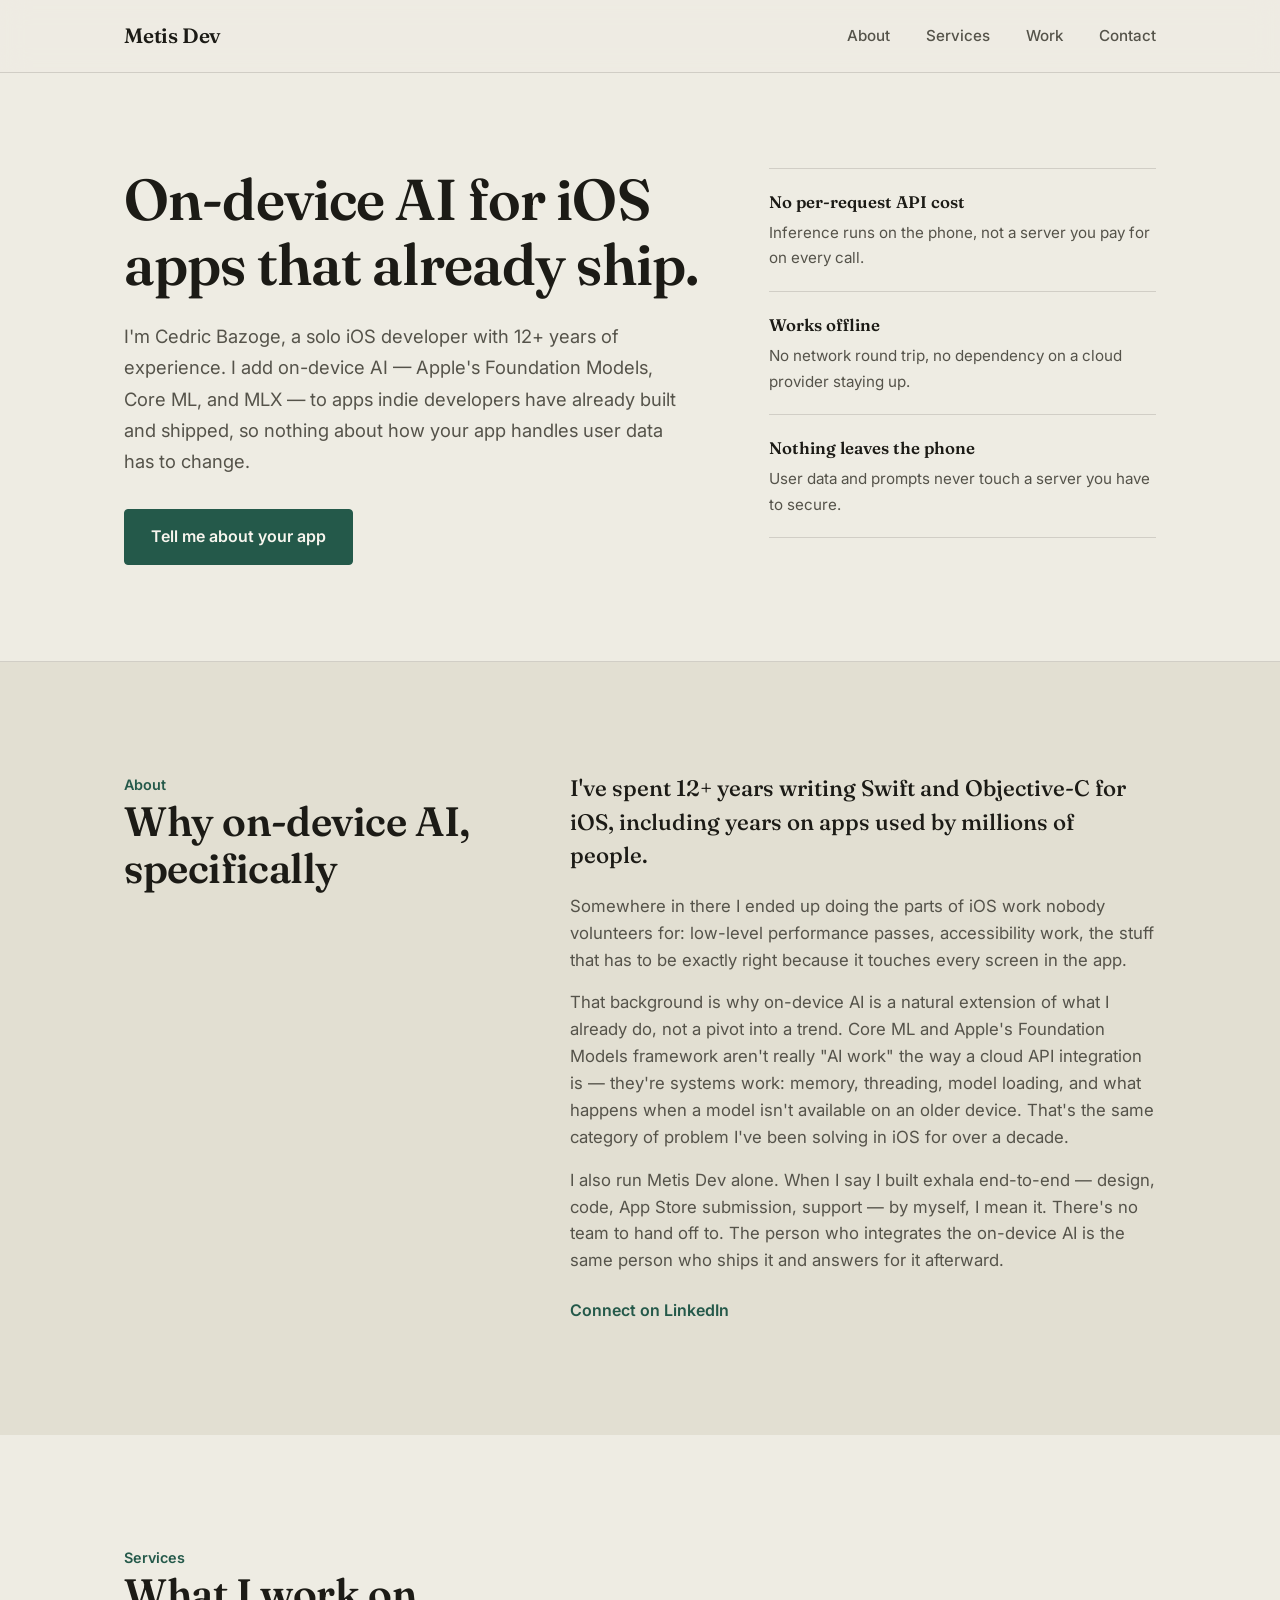
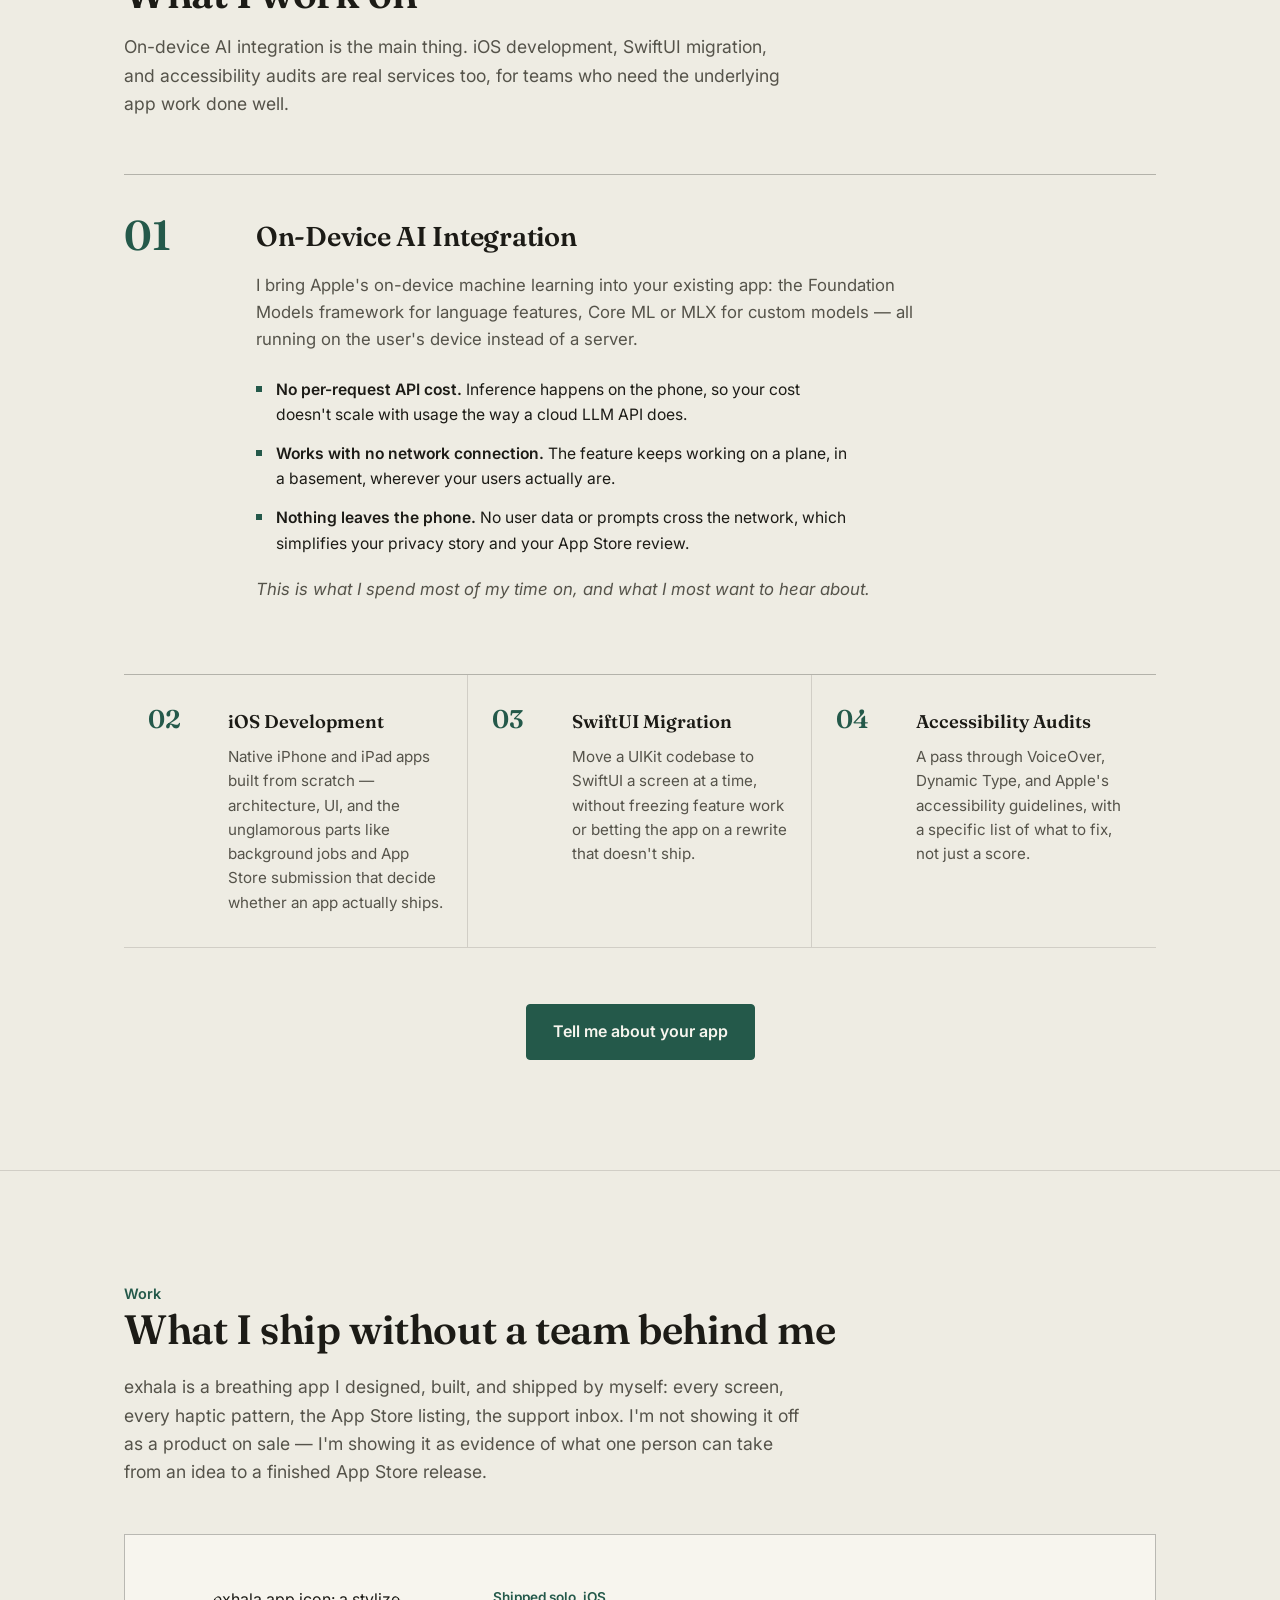
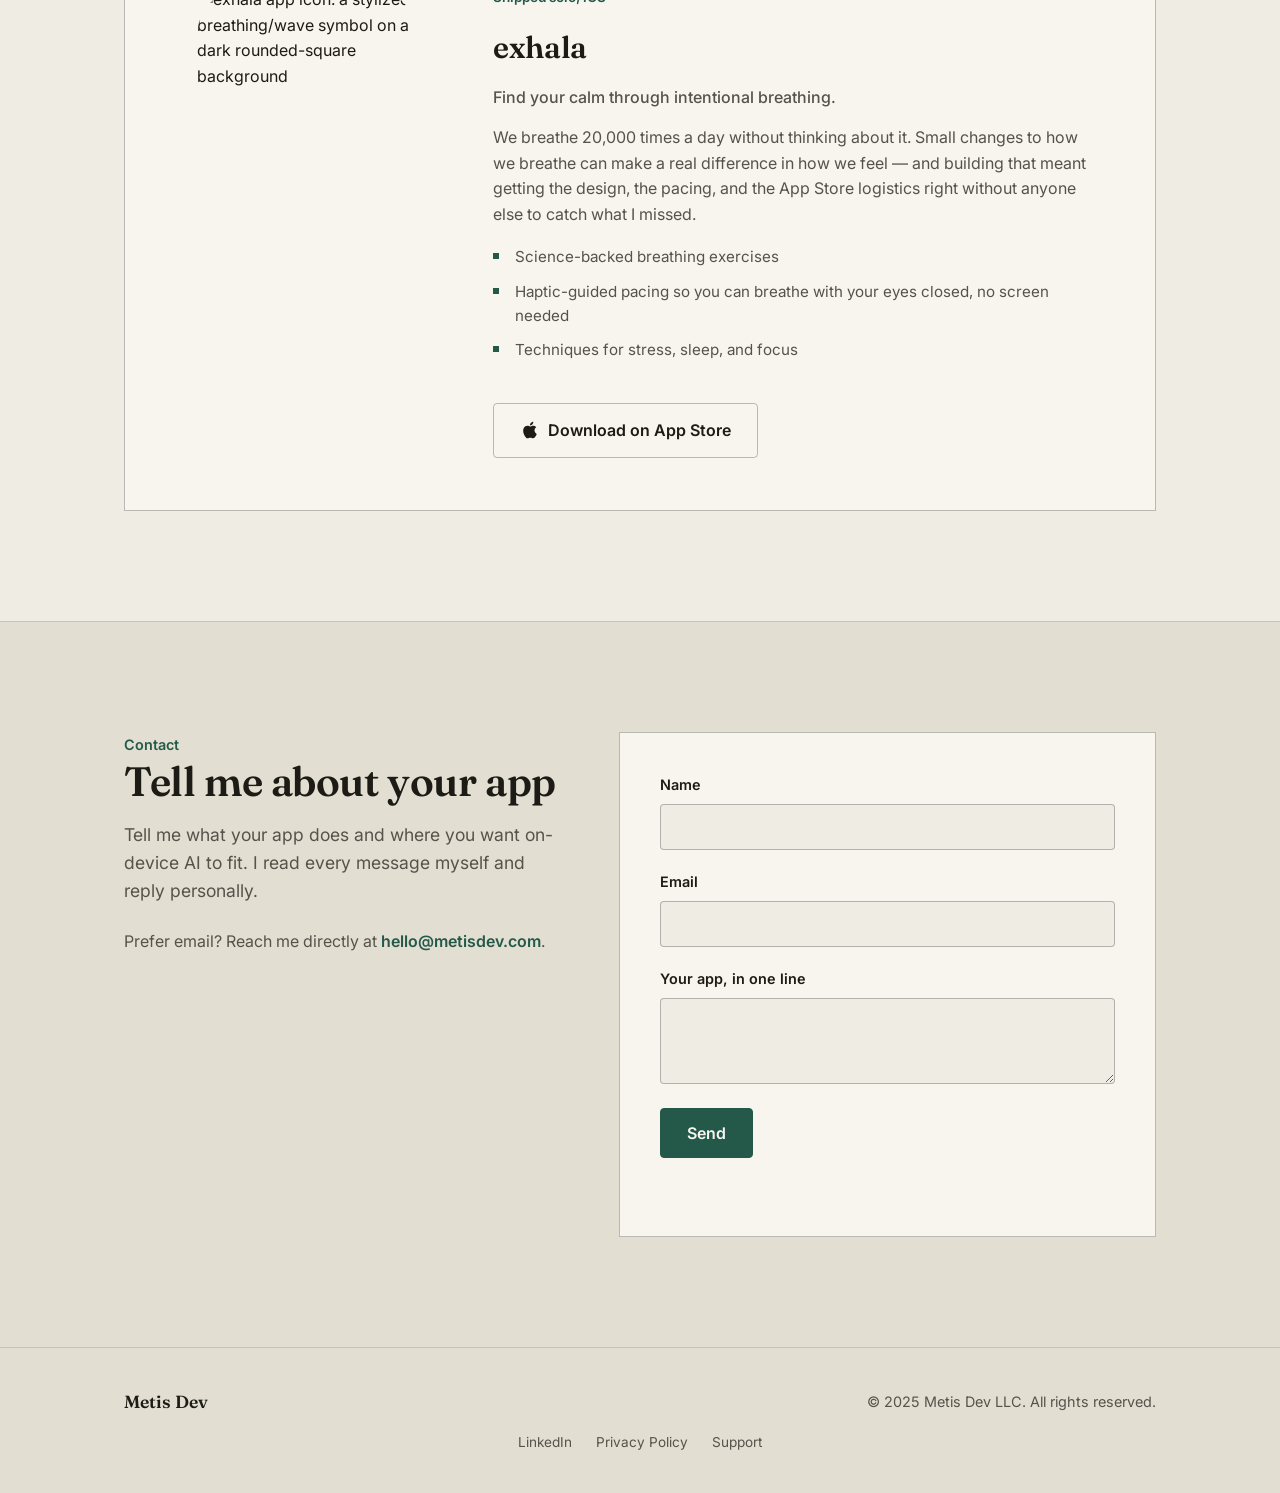
==== commit 1e715946: "Reposition site around on-device AI integration for indie app makers Lead with on-device AI (no per-" ====
--- a/index.html
+++ b/index.html
@@ -3,12 +3,12 @@
 <head>
     <meta charset="UTF-8">
     <meta name="viewport" content="width=device-width, initial-scale=1.0">
-    <title>Metis Dev | iOS Development, SwiftUI Migration &amp; Accessibility Audits</title>
-    <meta name="description" content="Metis Dev is an iOS development studio offering native app development, SwiftUI migration, accessibility audits, and AI integration — backed by 12+ years of hands-on iOS engineering experience.">
+    <title>Metis Dev | On-Device AI Integration for iOS Apps</title>
+    <meta name="description" content="Metis Dev adds on-device AI — Apple Foundation Models, Core ML, and MLX — to iOS apps that already ship. No per-request API cost, works offline, nothing leaves the phone. Built by a solo iOS developer with 12+ years of experience.">
     <link rel="stylesheet" href="styles.css">
     <link rel="preconnect" href="https://fonts.googleapis.com">
     <link rel="preconnect" href="https://fonts.gstatic.com" crossorigin>
-    <link href="https://fonts.googleapis.com/css2?family=Inter:wght@300;400;500;600;700&display=swap" rel="stylesheet">
+    <link href="https://fonts.googleapis.com/css2?family=Fraunces:opsz,wght@9..144,400;9..144,500;9..144,600;9..144,700&family=Inter:wght@300;400;500;600;700&display=swap" rel="stylesheet">
     <link rel="icon" type="image/svg+xml" href="data:image/svg+xml,<svg xmlns='http://www.w3.org/2000/svg' viewBox='0 0 100 100'><text y='.9em' font-size='90'>M</text></svg>">
 </head>
 <body>
@@ -30,96 +30,114 @@
     </nav>
 
     <header class="hero">
-        <div class="hero-content">
-            <h1>Crafting Thoughtful Software</h1>
-            <p>We build applications that make a meaningful difference in people's lives.</p>
+        <div class="container hero-grid">
+            <div class="hero-content">
+                <h1>On-device AI for iOS apps that already ship.</h1>
+                <p class="hero-lede">I'm Cedric Bazoge, a solo iOS developer with 12+ years of experience. I add on-device AI — Apple's Foundation Models, Core ML, and MLX — to apps indie developers have already built and shipped, so nothing about how your app handles user data has to change.</p>
+                <a href="#contact" class="btn btn-primary">Tell me about your app</a>
+            </div>
+            <ul class="hero-facts">
+                <li>
+                    <strong>No per-request API cost</strong>
+                    <span>Inference runs on the phone, not a server you pay for on every call.</span>
+                </li>
+                <li>
+                    <strong>Works offline</strong>
+                    <span>No network round trip, no dependency on a cloud provider staying up.</span>
+                </li>
+                <li>
+                    <strong>Nothing leaves the phone</strong>
+                    <span>User data and prompts never touch a server you have to secure.</span>
+                </li>
+            </ul>
         </div>
     </header>
 
     <section id="about" class="section about">
-        <div class="container">
-            <h2>About Metis Dev</h2>
+        <div class="container about-grid">
+            <div>
+                <span class="section-label">About</span>
+                <h2>Why on-device AI, specifically</h2>
+            </div>
             <div class="about-content">
-                <p class="lead">Good software doesn't ask for your attention. It just works, right out of the gate.</p>
-                <p>Metis Dev is built on over 12 years of hands-on iOS engineering experience, including work on apps used by millions of people. I started this studio to bring that same level of craft to every project I take on.</p>
-                <p>Named after the Greek goddess of wisdom and skill, Metis Dev reflects how I work: careful thought, real craftsmanship, no shortcuts.</p>
-                <p>The philosophy is simple: build fewer things, but build them well. Every feature, every interaction, every pixel is considered with intention.</p>
-                <a href="https://www.linkedin.com/in/cedric-bazoge-878bb6/" target="_blank" rel="noopener noreferrer" class="about-linkedin">Connect on LinkedIn &rarr;</a>
+                <p class="lead">I've spent 12+ years writing Swift and Objective-C for iOS, including years on apps used by millions of people.</p>
+                <p>Somewhere in there I ended up doing the parts of iOS work nobody volunteers for: low-level performance passes, accessibility work, the stuff that has to be exactly right because it touches every screen in the app.</p>
+                <p>That background is why on-device AI is a natural extension of what I already do, not a pivot into a trend. Core ML and Apple's Foundation Models framework aren't really "AI work" the way a cloud API integration is — they're systems work: memory, threading, model loading, and what happens when a model isn't available on an older device. That's the same category of problem I've been solving in iOS for over a decade.</p>
+                <p>I also run Metis Dev alone. When I say I built exhala end-to-end — design, code, App Store submission, support — by myself, I mean it. There's no team to hand off to. The person who integrates the on-device AI is the same person who ships it and answers for it afterward.</p>
+                <a href="https://www.linkedin.com/in/cedric-bazoge-878bb6/" target="_blank" rel="noopener noreferrer" class="about-linkedin">Connect on LinkedIn</a>
             </div>
         </div>
     </section>
 
     <section id="services" class="section services">
         <div class="container">
-            <h2>iOS Development Services</h2>
-            <p class="services-intro">Beyond our own apps, we partner with teams who need experienced iOS craftsmanship, from new builds to modernizing what you already have.</p>
-            <div class="services-grid">
-                <div class="service-card">
-                    <div class="service-icon">
-                        <svg viewBox="0 0 24 24" width="28" height="28" fill="none" stroke="currentColor" stroke-width="1.5">
-                            <rect x="6" y="2" width="12" height="20" rx="3"/>
-                            <line x1="6" y1="18" x2="18" y2="18"/>
-                        </svg>
-                    </div>
-                    <h3>iOS Development</h3>
-                    <p>Native iPhone and iPad apps built from the ground up: polished, performant, and ready to ship to the App Store.</p>
-                </div>
-                <div class="service-card">
-                    <div class="service-icon">
-                        <svg viewBox="0 0 24 24" width="28" height="28" fill="none" stroke="currentColor" stroke-width="1.5">
-                            <path d="M4 12a8 8 0 0 1 14.5-4.5M20 12a8 8 0 0 1-14.5 4.5"/>
-                            <polyline points="18.5 3.5 18.5 7.5 14.5 7.5"/>
-                            <polyline points="5.5 20.5 5.5 16.5 9.5 16.5"/>
-                        </svg>
-                    </div>
-                    <h3>SwiftUI Migration</h3>
-                    <p>Move legacy UIKit codebases to SwiftUI incrementally and safely, modernizing your app without the risk of a full rewrite.</p>
-                </div>
-                <div class="service-card">
-                    <div class="service-icon">
-                        <svg viewBox="0 0 24 24" width="28" height="28" fill="none" stroke="currentColor" stroke-width="1.5">
-                            <circle cx="12" cy="4" r="2"/>
-                            <path d="M12 8v5m0 0l-4 8m4-8l4 8M4 12h16"/>
-                        </svg>
-                    </div>
-                    <h3>Accessibility Audits</h3>
-                    <p>Comprehensive VoiceOver, Dynamic Type, and Apple accessibility guideline reviews so every user can navigate your app with confidence.</p>
-                </div>
-                <div class="service-card">
-                    <div class="service-icon">
-                        <svg viewBox="0 0 24 24" width="28" height="28" fill="none" stroke="currentColor" stroke-width="1.5">
-                            <path d="M12 3l1.8 4.4L18 9l-4.2 1.6L12 15l-1.8-4.4L6 9l4.2-1.6L12 3z"/>
-                            <path d="M19 15l.9 2.1L22 18l-2.1.9L19 21l-.9-2.1L16 18l2.1-.9L19 15z"/>
-                        </svg>
-                    </div>
-                    <h3>AI Integration</h3>
-                    <p>Bring on-device and cloud AI features, from smart suggestions to conversational interfaces, into your existing iOS app.</p>
+            <span class="section-label">Services</span>
+            <h2>What I work on</h2>
+            <p class="services-intro">On-device AI integration is the main thing. iOS development, SwiftUI migration, and accessibility audits are real services too, for teams who need the underlying app work done well.</p>
+
+            <div class="service-primary">
+                <span class="service-index">01</span>
+                <div>
+                    <h3>On-Device AI Integration</h3>
+                    <p>I bring Apple's on-device machine learning into your existing app: the Foundation Models framework for language features, Core ML or MLX for custom models — all running on the user's device instead of a server.</p>
+                    <ul class="service-benefits">
+                        <li><strong>No per-request API cost.</strong> Inference happens on the phone, so your cost doesn't scale with usage the way a cloud LLM API does.</li>
+                        <li><strong>Works with no network connection.</strong> The feature keeps working on a plane, in a basement, wherever your users actually are.</li>
+                        <li><strong>Nothing leaves the phone.</strong> No user data or prompts cross the network, which simplifies your privacy story and your App Store review.</li>
+                    </ul>
+                    <p class="service-note">This is what I spend most of my time on, and what I most want to hear about.</p>
                 </div>
             </div>
-            <a href="#contact" class="btn btn-primary services-cta">Start a Project</a>
+
+            <div class="services-secondary">
+                <div class="service-row">
+                    <span class="service-index">02</span>
+                    <div>
+                        <h3>iOS Development</h3>
+                        <p>Native iPhone and iPad apps built from scratch — architecture, UI, and the unglamorous parts like background jobs and App Store submission that decide whether an app actually ships.</p>
+                    </div>
+                </div>
+                <div class="service-row">
+                    <span class="service-index">03</span>
+                    <div>
+                        <h3>SwiftUI Migration</h3>
+                        <p>Move a UIKit codebase to SwiftUI a screen at a time, without freezing feature work or betting the app on a rewrite that doesn't ship.</p>
+                    </div>
+                </div>
+                <div class="service-row">
+                    <span class="service-index">04</span>
+                    <div>
+                        <h3>Accessibility Audits</h3>
+                        <p>A pass through VoiceOver, Dynamic Type, and Apple's accessibility guidelines, with a specific list of what to fix, not just a score.</p>
+                    </div>
+                </div>
+            </div>
+
+            <a href="#contact" class="btn btn-primary services-cta">Tell me about your app</a>
         </div>
     </section>
 
     <section id="work" class="section work">
         <div class="container">
-            <h2>Our Work</h2>
+            <span class="section-label">Work</span>
+            <h2>What I ship without a team behind me</h2>
+            <p class="work-frame">exhala is a breathing app I designed, built, and shipped by myself: every screen, every haptic pattern, the App Store listing, the support inbox. I'm not showing it off as a product on sale — I'm showing it as evidence of what one person can take from an idea to a finished App Store release.</p>
             <div class="project-card">
                 <div class="project-visual">
-                    <img src="Exhale_icon_dark_blck_border.png" alt="exhala app icon" class="app-icon">
+                    <img src="Exhale_icon_dark_blck_border.png" alt="exhala app icon: a stylized breathing/wave symbol on a dark rounded-square background" class="app-icon">
                 </div>
                 <div class="project-info">
-                    <span class="project-label">iOS App</span>
+                    <span class="project-label">Shipped solo, iOS</span>
                     <h3>exhala</h3>
                     <p class="project-tagline">Find your calm through intentional breathing.</p>
-                    <p>We breathe 20,000 times a day without thinking about it. But small changes to how we breathe can make a big difference in how we feel.</p>
+                    <p>We breathe 20,000 times a day without thinking about it. Small changes to how we breathe can make a real difference in how we feel — and building that meant getting the design, the pacing, and the App Store logistics right without anyone else to catch what I missed.</p>
                     <ul class="feature-list">
                         <li>Science-backed breathing exercises</li>
-                        <li>Beautiful, calming visual guidance</li>
                         <li>Haptic-guided pacing so you can breathe with your eyes closed, no screen needed</li>
                         <li>Techniques for stress, sleep, and focus</li>
                     </ul>
                     <a href="https://itunes.apple.com/WebObjects/MZStore.woa/wa/viewSoftware?id=6758587096" class="btn btn-secondary app-store-btn">
-                        <svg viewBox="0 0 24 24" width="20" height="20" fill="currentColor">
+                        <svg viewBox="0 0 24 24" width="20" height="20" fill="currentColor" aria-hidden="true">
                             <path d="M18.71 19.5c-.83 1.24-1.71 2.45-3.05 2.47-1.34.03-1.77-.79-3.29-.79-1.53 0-2 .77-3.27.82-1.31.05-2.3-1.32-3.14-2.53C4.25 17 2.94 12.45 4.7 9.39c.87-1.52 2.43-2.48 4.12-2.51 1.28-.02 2.5.87 3.29.87.78 0 2.26-1.07 3.81-.91.65.03 2.47.26 3.64 1.98-.09.06-2.17 1.28-2.15 3.81.03 3.02 2.65 4.03 2.68 4.04-.03.07-.42 1.44-1.38 2.83M13 3.5c.73-.83 1.94-1.46 2.94-1.5.13 1.17-.34 2.35-1.04 3.19-.69.85-1.83 1.51-2.95 1.42-.15-1.15.41-2.35 1.05-3.11z"/>
                         </svg>
                         Download on App Store
@@ -130,10 +148,29 @@
     </section>
 
     <section id="contact" class="section contact">
-        <div class="container">
-            <h2>Get in Touch</h2>
-            <p class="contact-text">Have a question or want to work together? We'd love to hear from you.</p>
-            <a href="mailto:hello@metisdev.com" class="contact-email">hello@metisdev.com</a>
+        <div class="container contact-grid">
+            <div>
+                <span class="section-label">Contact</span>
+                <h2>Tell me about your app</h2>
+                <p class="contact-text">Tell me what your app does and where you want on-device AI to fit. I read every message myself and reply personally.</p>
+                <p class="contact-email-fallback">Prefer email? Reach me directly at <a href="mailto:hello@metisdev.com" class="contact-email">hello@metisdev.com</a>.</p>
+            </div>
+            <form class="contact-form" id="contact-form" novalidate>
+                <div class="form-field">
+                    <label for="contact-name">Name</label>
+                    <input type="text" id="contact-name" name="name" autocomplete="name" required>
+                </div>
+                <div class="form-field">
+                    <label for="contact-email">Email</label>
+                    <input type="email" id="contact-email" name="email" autocomplete="email" required>
+                </div>
+                <div class="form-field">
+                    <label for="contact-project">Your app, in one line</label>
+                    <textarea id="contact-project" name="project" rows="3" required></textarea>
+                </div>
+                <button type="submit" class="btn btn-primary form-submit">Send</button>
+                <p class="form-status" id="form-status" role="status" aria-live="polite"></p>
+            </form>
         </div>
     </section>
 
--- a/styles.css
+++ b/styles.css
@@ -6,15 +6,19 @@
 }
 
 :root {
-    --color-bg: #0a0a0b;
-    --color-bg-elevated: #141416;
-    --color-text: #ffffff;
-    --color-text-muted: #8a8a8e;
-    --color-accent: #6366f1;
-    --color-accent-hover: #818cf8;
-    --color-border: rgba(255, 255, 255, 0.08);
-    --font-family: 'Inter', -apple-system, BlinkMacSystemFont, sans-serif;
-    --transition: 0.3s ease;
+    --color-bg: #eeece3;
+    --color-bg-panel: #e2dfd2;
+    --color-surface: #f7f5ee;
+    --color-ink: #1c1b16;
+    --color-ink-muted: #55534a;
+    --color-accent: #24594a;
+    --color-accent-strong: #163d33;
+    --color-accent-soft: rgba(36, 89, 74, 0.1);
+    --color-border: rgba(28, 27, 22, 0.14);
+    --color-border-strong: rgba(28, 27, 22, 0.28);
+    --font-display: 'Fraunces', Georgia, serif;
+    --font-body: 'Inter', -apple-system, BlinkMacSystemFont, sans-serif;
+    --transition: 0.25s ease;
 }
 
 html {
@@ -22,15 +26,31 @@
 }
 
 body {
-    font-family: var(--font-family);
+    font-family: var(--font-body);
     background-color: var(--color-bg);
-    color: var(--color-text);
+    color: var(--color-ink);
     line-height: 1.6;
     -webkit-font-smoothing: antialiased;
 }
 
+@media (prefers-reduced-motion: reduce) {
+    html {
+        scroll-behavior: auto;
+    }
+}
+
+a {
+    color: inherit;
+}
+
+:focus-visible {
+    outline: 2px solid var(--color-accent);
+    outline-offset: 3px;
+    border-radius: 2px;
+}
+
 .container {
-    max-width: 1100px;
+    max-width: 1080px;
     margin: 0 auto;
     padding: 0 24px;
 }
@@ -42,13 +62,13 @@
     left: 0;
     right: 0;
     z-index: 100;
-    background: rgba(10, 10, 11, 0.8);
-    backdrop-filter: blur(20px);
+    background: rgba(238, 236, 227, 0.9);
+    backdrop-filter: blur(14px);
     border-bottom: 1px solid var(--color-border);
 }
 
 .nav-container {
-    max-width: 1100px;
+    max-width: 1080px;
     margin: 0 auto;
     padding: 0 24px;
     height: 72px;
@@ -58,29 +78,30 @@
 }
 
 .logo {
-    font-size: 1.25rem;
-    font-weight: 600;
-    color: var(--color-text);
+    font-family: var(--font-display);
+    font-size: 1.3rem;
+    font-weight: 600;
+    color: var(--color-ink);
     text-decoration: none;
-    letter-spacing: -0.02em;
+    letter-spacing: -0.01em;
 }
 
 .nav-links {
     display: flex;
     list-style: none;
-    gap: 40px;
+    gap: 36px;
 }
 
 .nav-links a {
-    color: var(--color-text-muted);
+    color: var(--color-ink-muted);
     text-decoration: none;
     font-size: 0.95rem;
-    font-weight: 400;
+    font-weight: 500;
     transition: color var(--transition);
 }
 
 .nav-links a:hover {
-    color: var(--color-text);
+    color: var(--color-ink);
 }
 
 .mobile-menu-btn {
@@ -96,108 +117,167 @@
 .mobile-menu-btn span {
     width: 24px;
     height: 2px;
-    background: var(--color-text);
+    background: var(--color-ink);
     transition: var(--transition);
-}
-
-/* Hero */
-.hero {
-    min-height: 100vh;
-    display: flex;
-    align-items: center;
-    justify-content: center;
-    text-align: center;
-    padding: 120px 24px 80px;
-    background: radial-gradient(ellipse at 50% 0%, rgba(99, 102, 241, 0.15) 0%, transparent 60%);
-}
-
-.hero-content {
-    max-width: 700px;
-}
-
-.hero h1 {
-    font-size: clamp(2.5rem, 6vw, 4rem);
-    font-weight: 700;
-    letter-spacing: -0.03em;
-    line-height: 1.1;
-    margin-bottom: 24px;
-}
-
-.hero p {
-    font-size: 1.25rem;
-    color: var(--color-text-muted);
-    margin-bottom: 40px;
-    line-height: 1.7;
 }
 
 /* Buttons */
 .btn {
     display: inline-flex;
     align-items: center;
-    gap: 10px;
-    padding: 14px 28px;
-    border-radius: 12px;
+    gap: 8px;
+    padding: 14px 26px;
+    border-radius: 4px;
     font-size: 1rem;
-    font-weight: 500;
+    font-weight: 600;
     text-decoration: none;
     transition: all var(--transition);
     cursor: pointer;
-    border: none;
+    border: 1.5px solid transparent;
+    font-family: var(--font-body);
 }
 
 .btn-primary {
     background: var(--color-accent);
-    color: white;
+    color: #f7f5ee;
+    border-color: var(--color-accent);
 }
 
 .btn-primary:hover {
-    background: var(--color-accent-hover);
-    transform: translateY(-2px);
+    background: var(--color-accent-strong);
+    border-color: var(--color-accent-strong);
 }
 
 .btn-secondary {
-    background: var(--color-bg-elevated);
-    color: var(--color-text);
-    border: 1px solid var(--color-border);
+    background: transparent;
+    color: var(--color-ink);
+    border-color: var(--color-border-strong);
 }
 
 .btn-secondary:hover {
-    border-color: rgba(255, 255, 255, 0.2);
-    background: rgba(255, 255, 255, 0.05);
+    border-color: var(--color-ink);
+    background: rgba(28, 27, 22, 0.03);
 }
 
 /* Sections */
 .section {
-    padding: 120px 0;
-    scroll-margin-top: -32px;
+    padding: 110px 0;
+    scroll-margin-top: 88px;
+}
+
+.reveal {
+    opacity: 0;
+    transform: translateY(28px);
+    transition: opacity 0.7s cubic-bezier(0.16, 1, 0.3, 1), transform 0.7s cubic-bezier(0.16, 1, 0.3, 1);
+}
+
+.reveal.is-visible {
+    opacity: 1;
+    transform: translateY(0);
+}
+
+@media (prefers-reduced-motion: reduce) {
+    .reveal {
+        opacity: 1;
+        transform: none;
+        transition: none;
+    }
+}
+
+.section-label {
+    font-family: var(--font-body);
+    font-size: 0.9rem;
+    font-weight: 600;
+    color: var(--color-accent);
+    margin-bottom: 12px;
 }
 
 .section h2 {
-    font-size: 2.5rem;
-    font-weight: 700;
-    letter-spacing: -0.02em;
-    margin-bottom: 48px;
+    font-family: var(--font-display);
+    font-size: clamp(1.9rem, 3.2vw, 2.7rem);
+    font-weight: 600;
+    letter-spacing: -0.01em;
+    line-height: 1.15;
+}
+
+/* Hero */
+.hero {
+    padding: 168px 0 96px;
+    border-bottom: 1px solid var(--color-border);
+}
+
+.hero-grid {
+    display: grid;
+    grid-template-columns: 1.5fr 1fr;
+    gap: 64px;
+    align-items: start;
+}
+
+.hero h1 {
+    font-family: var(--font-display);
+    font-size: clamp(2.3rem, 5vw, 3.6rem);
+    font-weight: 600;
+    letter-spacing: -0.015em;
+    line-height: 1.12;
+    margin-bottom: 24px;
+}
+
+.hero-lede {
+    font-size: 1.15rem;
+    color: var(--color-ink-muted);
+    max-width: 46ch;
+    margin-bottom: 32px;
+    line-height: 1.7;
+}
+
+.hero-facts {
+    list-style: none;
+    border-top: 1px solid var(--color-border);
+}
+
+.hero-facts li {
+    padding: 20px 0;
+    border-bottom: 1px solid var(--color-border);
+    font-size: 1rem;
+    color: var(--color-ink);
+}
+
+.hero-facts strong {
+    display: block;
+    font-family: var(--font-display);
+    font-size: 1.05rem;
+    font-weight: 600;
+    margin-bottom: 4px;
+}
+
+.hero-facts span {
+    color: var(--color-ink-muted);
+    font-size: 0.95rem;
 }
 
 /* About */
 .about {
-    border-top: 1px solid var(--color-border);
-}
-
-.about-content {
-    max-width: 680px;
+    background: var(--color-bg-panel);
+}
+
+.about-grid {
+    display: grid;
+    grid-template-columns: 0.8fr 1.2fr;
+    gap: 56px;
 }
 
 .about-content .lead {
-    font-size: 1.35rem;
-    color: var(--color-text);
-    margin-bottom: 24px;
-    line-height: 1.6;
+    font-family: var(--font-display);
+    font-size: 1.4rem;
+    font-weight: 500;
+    color: var(--color-ink);
+    margin-bottom: 20px;
+    line-height: 1.5;
 }
 
 .about-content p {
-    color: var(--color-text-muted);
-    font-size: 1.1rem;
+    color: var(--color-ink-muted);
+    font-size: 1.05rem;
     margin-bottom: 16px;
 }
 
@@ -205,84 +285,205 @@
     display: inline-block;
     color: var(--color-accent);
     text-decoration: none;
-    font-weight: 500;
+    font-weight: 600;
     margin-top: 8px;
-    transition: color var(--transition);
+    border-bottom: 1.5px solid transparent;
+    transition: border-color var(--transition);
 }
 
 .about-linkedin:hover {
-    color: var(--color-accent-hover);
+    border-color: var(--color-accent);
+}
+
+/* Services */
+.services-intro {
+    max-width: 60ch;
+    color: var(--color-ink-muted);
+    font-size: 1.1rem;
+    margin-top: 16px;
+    margin-bottom: 56px;
+}
+
+.service-primary {
+    display: grid;
+    grid-template-columns: 100px 1fr;
+    gap: 32px;
+    padding: 40px 0 48px;
+    border-top: 1px solid var(--color-border-strong);
+    border-bottom: 1px solid var(--color-border-strong);
+}
+
+.service-index {
+    font-family: var(--font-display);
+    font-size: 2.6rem;
+    font-weight: 600;
+    color: var(--color-accent);
+    line-height: 1;
+}
+
+.service-primary h3 {
+    font-family: var(--font-display);
+    font-size: 1.7rem;
+    font-weight: 600;
+    margin-bottom: 14px;
+    letter-spacing: -0.01em;
+}
+
+.service-primary > div > p {
+    color: var(--color-ink-muted);
+    font-size: 1.05rem;
+    max-width: 62ch;
+    margin-bottom: 24px;
+}
+
+.service-benefits {
+    list-style: none;
+    display: grid;
+    gap: 14px;
+    margin-bottom: 20px;
+}
+
+.service-benefits li {
+    padding-left: 20px;
+    position: relative;
+    color: var(--color-ink);
+    font-size: 0.98rem;
+    max-width: 60ch;
+}
+
+.service-benefits li::before {
+    content: "";
+    position: absolute;
+    left: 0;
+    top: 9px;
+    width: 6px;
+    height: 6px;
+    background: var(--color-accent);
+}
+
+.service-benefits strong {
+    font-weight: 600;
+}
+
+.service-note {
+    color: var(--color-ink-muted);
+    font-size: 0.95rem;
+    font-style: italic;
+}
+
+.services-secondary {
+    display: grid;
+    grid-template-columns: repeat(3, 1fr);
+}
+
+.service-row {
+    grid-template-columns: 60px 1fr;
+    display: grid;
+    gap: 20px;
+    padding: 32px 24px;
+    border-bottom: 1px solid var(--color-border);
+}
+
+.service-row:not(:last-child) {
+    border-right: 1px solid var(--color-border);
+}
+
+.service-row .service-index {
+    font-size: 1.6rem;
+}
+
+.service-row h3 {
+    font-family: var(--font-display);
+    font-size: 1.15rem;
+    font-weight: 600;
+    margin-bottom: 8px;
+}
+
+.service-row p {
+    color: var(--color-ink-muted);
+    font-size: 0.95rem;
+}
+
+.services-cta {
+    display: flex;
+    width: fit-content;
+    margin: 56px auto 0;
 }
 
 /* Work / Projects */
 .work {
-    background: var(--color-bg-elevated);
+    border-top: 1px solid var(--color-border);
+}
+
+.work-frame {
+    color: var(--color-ink-muted);
+    font-size: 1.1rem;
+    max-width: 62ch;
+    margin: 20px 0 48px;
 }
 
 .project-card {
     display: grid;
-    grid-template-columns: 1fr 1fr;
-    gap: 60px;
-    align-items: center;
-    background: var(--color-bg);
-    border-radius: 24px;
-    padding: 60px;
-    border: 1px solid var(--color-border);
+    grid-template-columns: 260px 1fr;
+    gap: 56px;
+    align-items: start;
+    background: var(--color-surface);
+    border: 1px solid var(--color-border-strong);
+    padding: 52px;
 }
 
 .project-visual {
     display: flex;
     justify-content: center;
-    align-items: center;
+    align-items: flex-start;
 }
 
 .app-icon {
-    width: 300px;
-    height: 300px;
+    width: 220px;
+    height: 220px;
     border-radius: 22.37%;
 }
 
 .project-info {
     display: flex;
     flex-direction: column;
-    gap: 16px;
+    gap: 14px;
 }
 
 .project-label {
     font-size: 0.85rem;
+    font-weight: 600;
+    color: var(--color-accent);
+}
+
+.project-info h3 {
+    font-family: var(--font-display);
+    font-size: 1.9rem;
+    font-weight: 600;
+    letter-spacing: -0.01em;
+}
+
+.project-tagline {
+    font-size: 1.1rem;
+    color: var(--color-ink);
     font-weight: 500;
-    color: var(--color-accent);
-    text-transform: uppercase;
-    letter-spacing: 0.1em;
-}
-
-.project-info h3 {
-    font-size: 2rem;
-    font-weight: 700;
-    letter-spacing: -0.02em;
-}
-
-.project-tagline {
-    font-size: 1.2rem;
-    color: var(--color-text);
-    font-weight: 500;
 }
 
 .project-info p {
-    color: var(--color-text-muted);
+    color: var(--color-ink-muted);
     font-size: 1rem;
 }
 
 .feature-list {
     list-style: none;
-    margin: 8px 0 16px;
+    margin: 4px 0 8px;
 }
 
 .feature-list li {
     position: relative;
-    padding-left: 24px;
+    padding-left: 22px;
     margin-bottom: 10px;
-    color: var(--color-text-muted);
+    color: var(--color-ink-muted);
     font-size: 0.95rem;
 }
 
@@ -291,10 +492,9 @@
     position: absolute;
     left: 0;
     top: 8px;
-    width: 8px;
-    height: 8px;
+    width: 6px;
+    height: 6px;
     background: var(--color-accent);
-    border-radius: 50%;
 }
 
 .app-store-btn {
@@ -302,86 +502,104 @@
     margin-top: 8px;
 }
 
-/* Services */
-.services-intro {
-    max-width: 680px;
-    color: var(--color-text-muted);
-    font-size: 1.1rem;
-    margin-top: -24px;
-    margin-bottom: 48px;
-}
-
-.services-grid {
-    display: grid;
-    grid-template-columns: repeat(4, 1fr);
-    gap: 24px;
-}
-
-.service-card {
-    background: var(--color-bg-elevated);
-    border: 1px solid var(--color-border);
-    border-radius: 16px;
-    padding: 32px 28px;
-}
-
-.service-icon {
-    width: 52px;
-    height: 52px;
-    display: flex;
-    align-items: center;
-    justify-content: center;
-    background: rgba(99, 102, 241, 0.12);
-    color: var(--color-accent);
-    border-radius: 12px;
-    margin-bottom: 20px;
-}
-
-.service-card h3 {
-    font-size: 1.15rem;
-    font-weight: 600;
-    letter-spacing: -0.01em;
-    margin-bottom: 10px;
-}
-
-.service-card p {
-    color: var(--color-text-muted);
-    font-size: 0.95rem;
-}
-
-.services-cta {
-    display: flex;
-    width: fit-content;
-    margin: 48px auto 0;
-}
-
 /* Contact */
 .contact {
-    text-align: center;
+    background: var(--color-bg-panel);
     border-top: 1px solid var(--color-border);
 }
 
+.contact-grid {
+    display: grid;
+    grid-template-columns: 0.9fr 1.1fr;
+    gap: 56px;
+    align-items: start;
+}
+
 .contact-text {
-    font-size: 1.2rem;
-    color: var(--color-text-muted);
-    margin-bottom: 32px;
+    font-size: 1.1rem;
+    color: var(--color-ink-muted);
+    margin: 16px 0 24px;
+    max-width: 46ch;
+}
+
+.contact-email-fallback {
+    font-size: 1rem;
+    color: var(--color-ink-muted);
 }
 
 .contact-email {
-    font-size: 1.5rem;
     font-weight: 600;
     color: var(--color-accent);
     text-decoration: none;
-    transition: color var(--transition);
+    border-bottom: 1.5px solid transparent;
+    transition: border-color var(--transition);
 }
 
 .contact-email:hover {
-    color: var(--color-accent-hover);
+    border-color: var(--color-accent);
+}
+
+.contact-form {
+    display: flex;
+    flex-direction: column;
+    gap: 20px;
+    background: var(--color-surface);
+    border: 1px solid var(--color-border-strong);
+    padding: 40px;
+}
+
+.form-field {
+    display: flex;
+    flex-direction: column;
+    gap: 8px;
+}
+
+.form-field label {
+    font-size: 0.9rem;
+    font-weight: 600;
+    color: var(--color-ink);
+}
+
+.form-field input,
+.form-field textarea {
+    font-family: var(--font-body);
+    font-size: 1rem;
+    padding: 12px 14px;
+    background: var(--color-bg);
+    border: 1.5px solid var(--color-border-strong);
+    border-radius: 4px;
+    color: var(--color-ink);
+    resize: vertical;
+}
+
+.form-field input:focus,
+.form-field textarea:focus {
+    outline: 2px solid var(--color-accent);
+    outline-offset: 1px;
+    border-color: var(--color-accent);
+}
+
+.form-submit {
+    align-self: flex-start;
+    margin-top: 4px;
+}
+
+.form-status {
+    font-size: 0.9rem;
+    color: var(--color-ink-muted);
+    min-height: 1.2em;
+}
+
+.form-status[data-state="success"] {
+    color: var(--color-accent-strong);
+    font-weight: 600;
 }
 
 /* Footer */
 .footer {
     padding: 40px 0;
     border-top: 1px solid var(--color-border);
+    background: var(--color-bg-panel);
 }
 
 .footer-content {
@@ -391,6 +609,7 @@
 }
 
 .footer-logo {
+    font-family: var(--font-display);
     font-weight: 600;
     font-size: 1.1rem;
 }
@@ -405,30 +624,40 @@
 
 .footer-links a {
     font-size: 0.85rem;
-    color: var(--color-text-muted);
+    color: var(--color-ink-muted);
     text-decoration: none;
     transition: color 0.2s ease;
 }
 
 .footer-links a:hover {
-    color: var(--color-text);
+    color: var(--color-ink);
 }
 
 .footer p {
-    color: var(--color-text-muted);
+    color: var(--color-ink-muted);
     font-size: 0.9rem;
 }
 
 /* Mobile Responsive */
 @media (max-width: 900px) {
+    .hero-grid,
+    .about-grid,
+    .contact-grid {
+        grid-template-columns: 1fr;
+    }
+
+    .hero-facts {
+        margin-top: 8px;
+    }
+
     .project-card {
         grid-template-columns: 1fr;
         text-align: center;
-        padding: 40px 30px;
+        padding: 36px 28px;
     }
 
     .project-visual {
-        order: -1;
+        justify-content: center;
     }
 
     .project-info {
@@ -440,8 +669,17 @@
         display: inline-block;
     }
 
-    .services-grid {
-        grid-template-columns: repeat(2, 1fr);
+    .service-primary {
+        grid-template-columns: 1fr;
+        gap: 12px;
+    }
+
+    .services-secondary {
+        grid-template-columns: 1fr;
+    }
+
+    .service-row {
+        border-right: none !important;
     }
 }
 
@@ -480,30 +718,22 @@
     }
 
     .hero {
-        padding: 100px 24px 60px;
+        padding: 128px 0 64px;
     }
 
     .section {
-        padding: 80px 0;
-        scroll-margin-top: 8px;
-    }
-
-    .section h2 {
-        font-size: 2rem;
+        padding: 72px 0;
+        scroll-margin-top: 72px;
+    }
+
+    .contact-form {
+        padding: 28px;
     }
 
     .app-icon {
-        width: 180px;
-        height: 180px;
+        width: 160px;
+        height: 160px;
         border-radius: 22.37%;
-    }
-
-    .services-intro {
-        margin-top: 0;
-    }
-
-    .services-grid {
-        grid-template-columns: 1fr;
     }
 
     .footer-content {
@@ -520,14 +750,15 @@
 }
 
 .legal-page h1 {
-    font-size: 2.5rem;
-    font-weight: 700;
-    letter-spacing: -0.02em;
+    font-family: var(--font-display);
+    font-size: 2.4rem;
+    font-weight: 600;
+    letter-spacing: -0.01em;
     margin-bottom: 8px;
 }
 
 .legal-page .last-updated {
-    color: var(--color-text-muted);
+    color: var(--color-ink-muted);
     font-size: 0.95rem;
     margin-bottom: 48px;
 }
@@ -537,14 +768,15 @@
 }
 
 .legal-section h2 {
-    font-size: 1.4rem;
+    font-family: var(--font-display);
+    font-size: 1.35rem;
     font-weight: 600;
     margin-bottom: 16px;
-    color: var(--color-text);
+    color: var(--color-ink);
 }
 
 .legal-section p {
-    color: var(--color-text-muted);
+    color: var(--color-ink-muted);
     font-size: 1rem;
     margin-bottom: 12px;
     line-height: 1.7;
@@ -559,7 +791,7 @@
     position: relative;
     padding-left: 20px;
     margin-bottom: 8px;
-    color: var(--color-text-muted);
+    color: var(--color-ink-muted);
     font-size: 1rem;
 }
 
@@ -573,15 +805,16 @@
 .legal-section a {
     color: var(--color-accent);
     text-decoration: none;
+    border-bottom: 1.5px solid transparent;
 }
 
 .legal-section a:hover {
-    color: var(--color-accent-hover);
+    border-color: var(--color-accent);
 }
 
 .legal-section h3 {
     font-size: 1.1rem;
     font-weight: 600;
     margin: 24px 0 8px;
-    color: var(--color-text);
-}
+    color: var(--color-ink);
+}
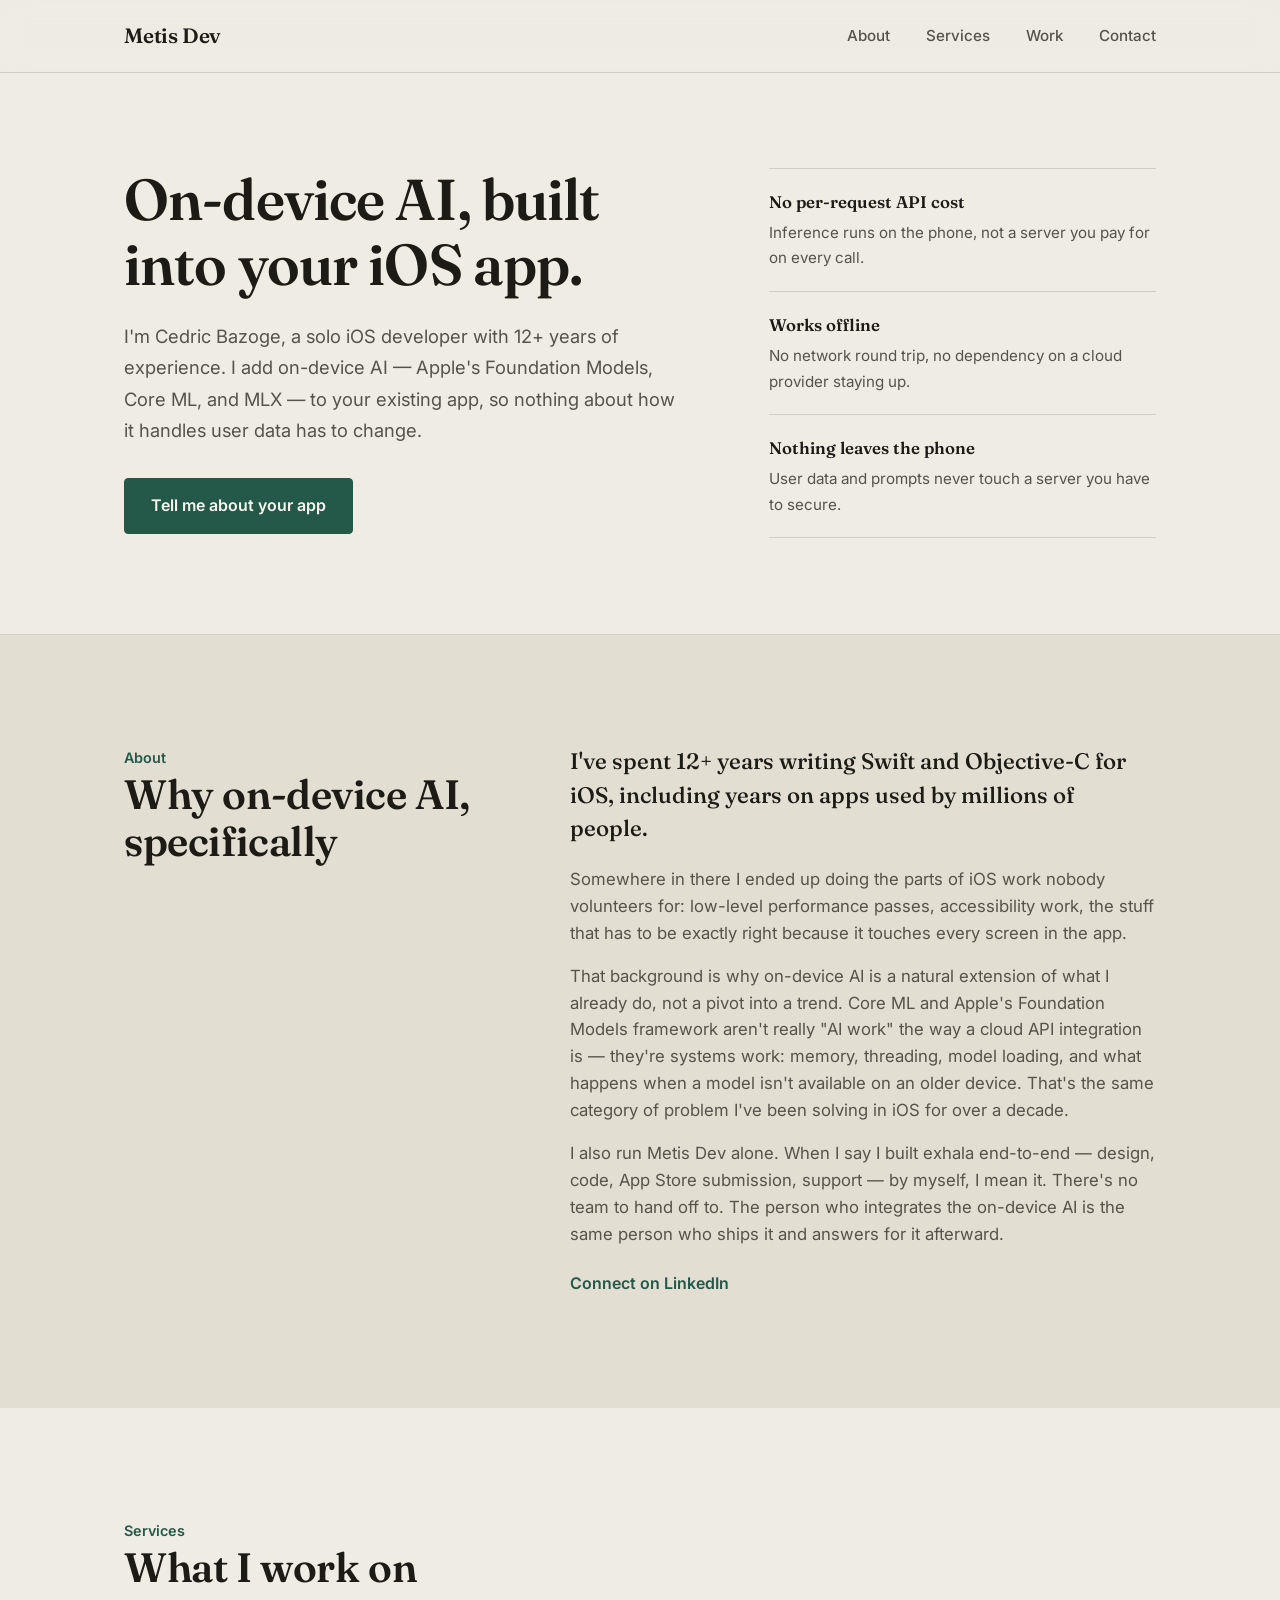
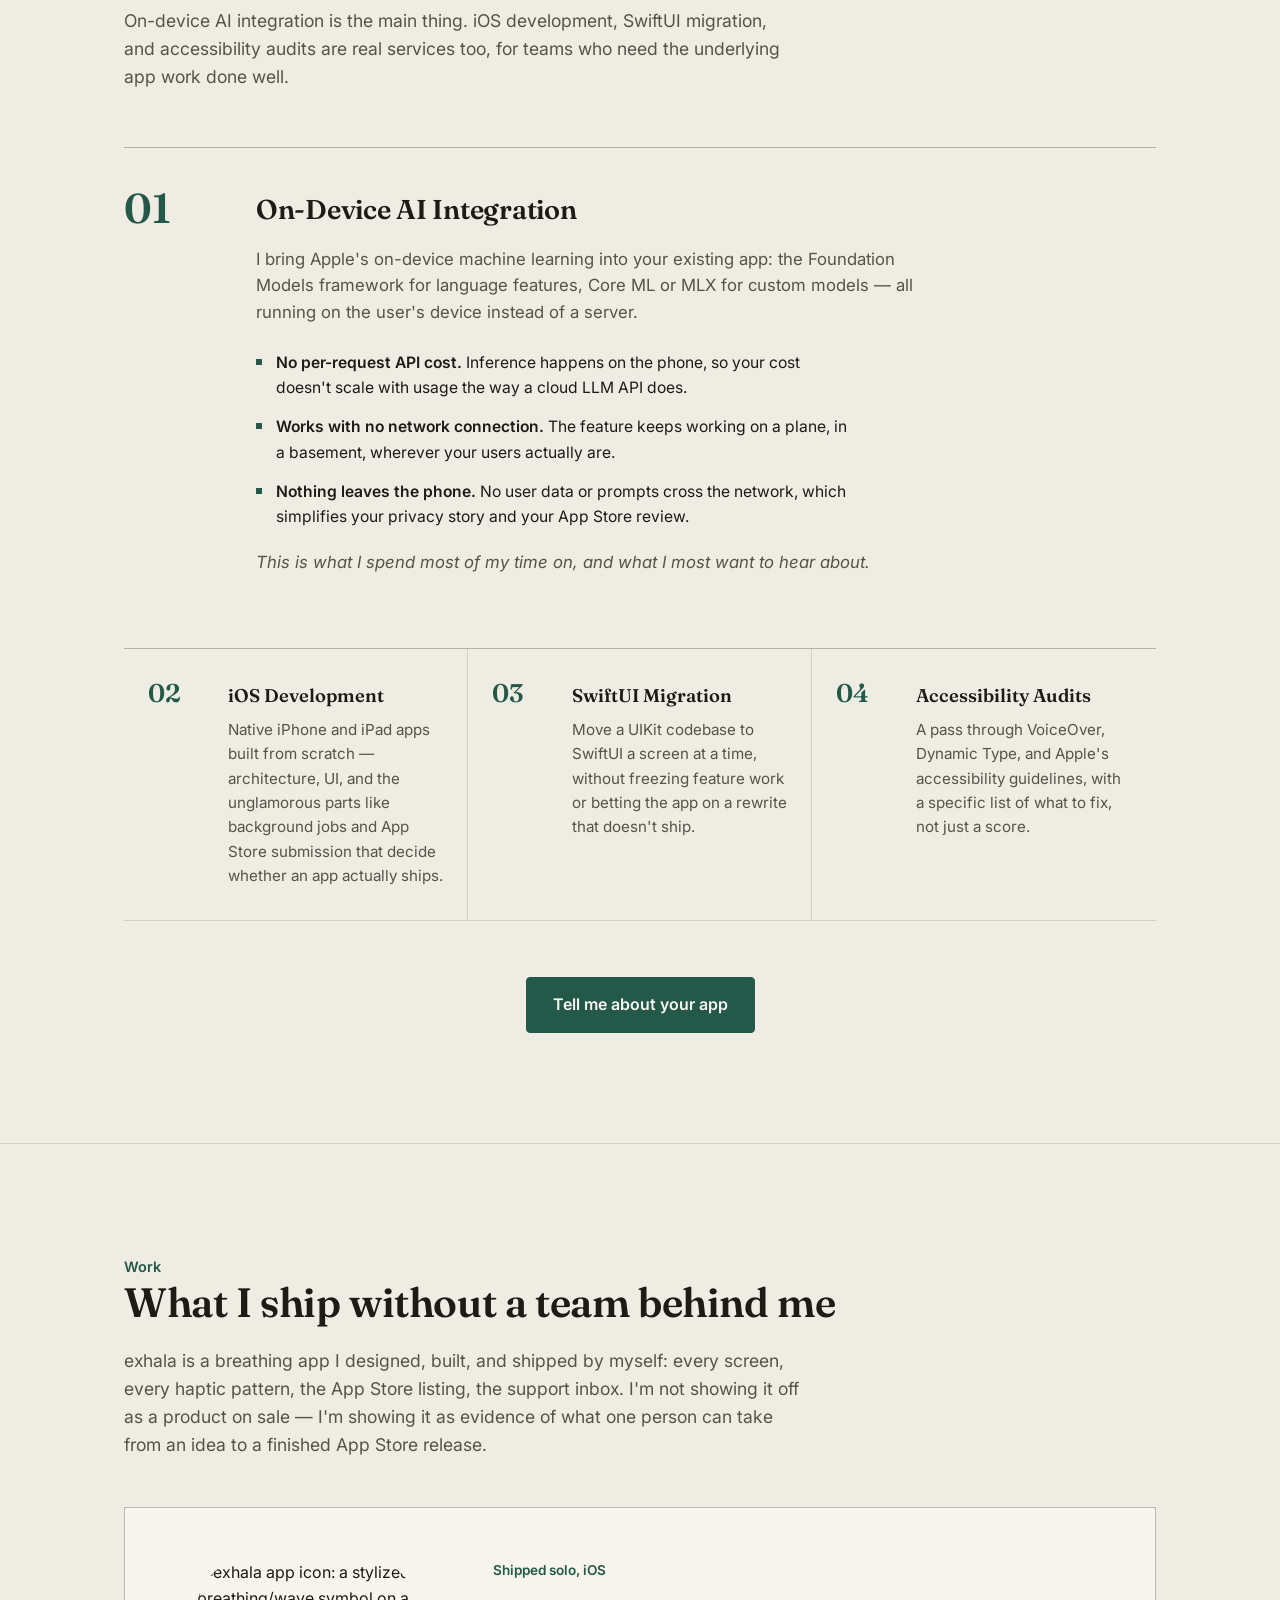
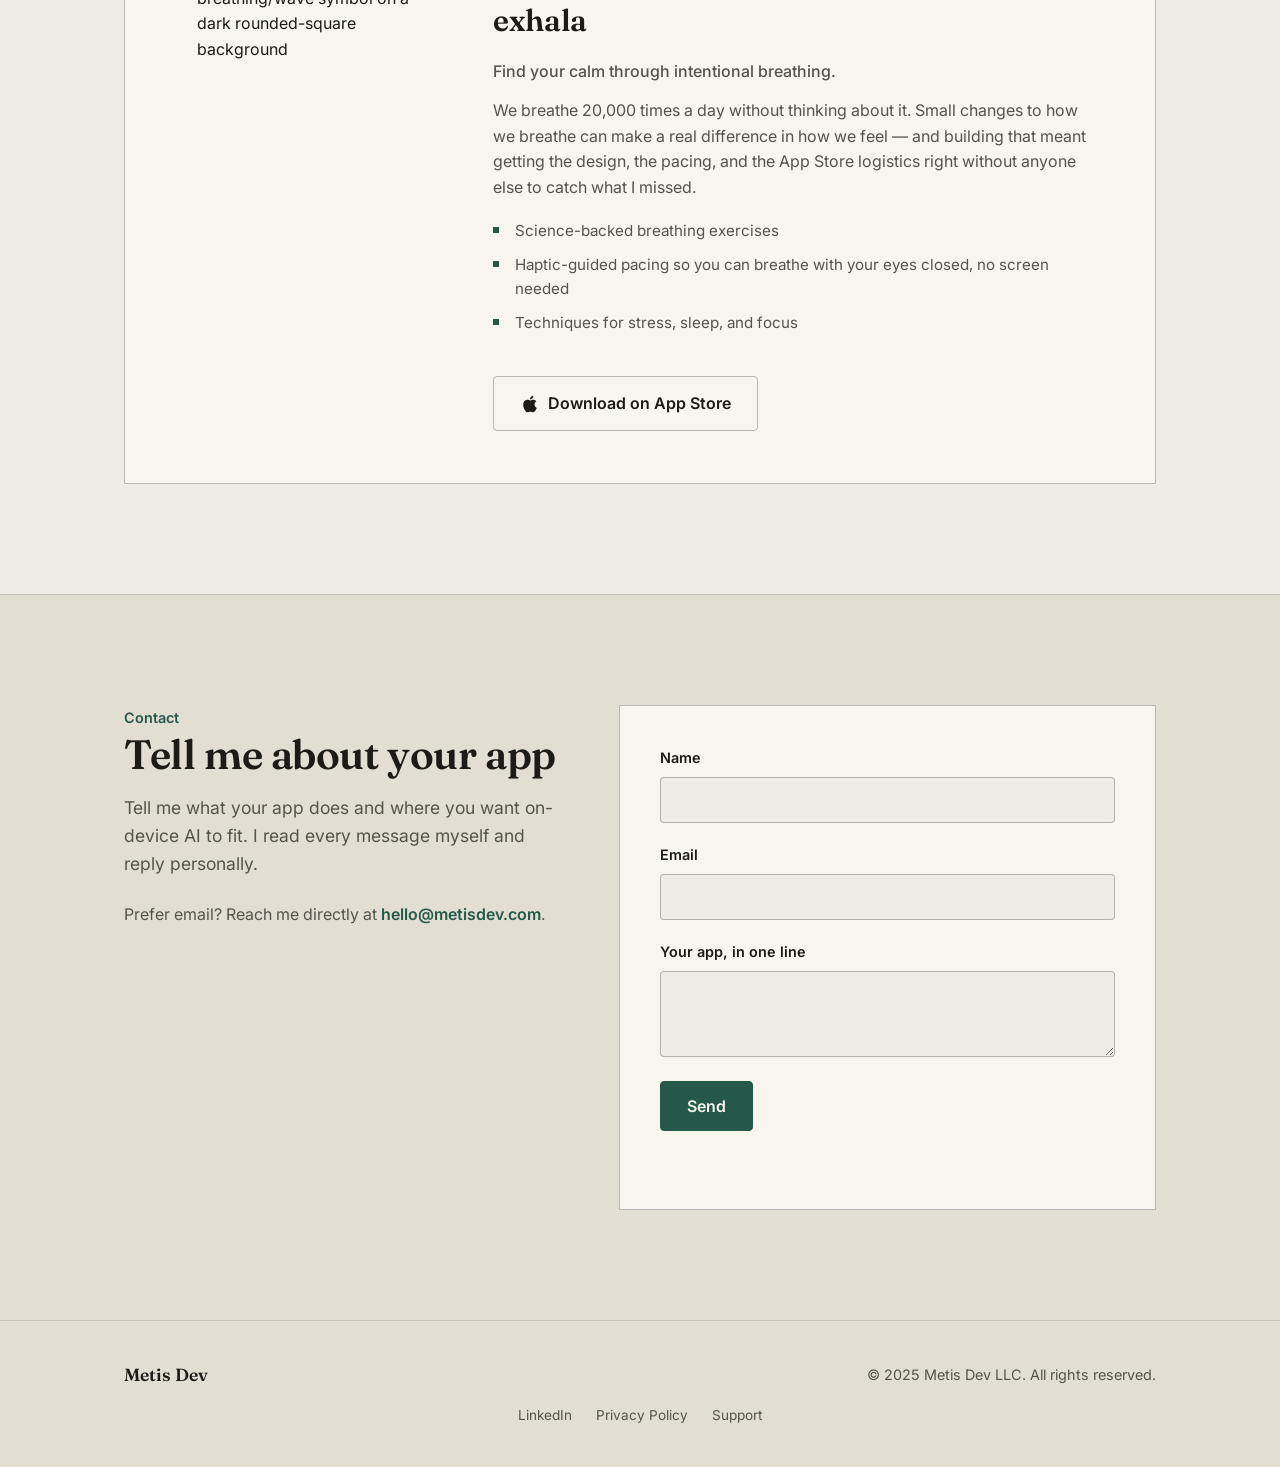
==== commit ed8632c2: "Simplify hero copy: drop "indie developers" and "already ship" phrasing" ====
--- a/index.html
+++ b/index.html
@@ -4,7 +4,7 @@
     <meta charset="UTF-8">
     <meta name="viewport" content="width=device-width, initial-scale=1.0">
     <title>Metis Dev | On-Device AI Integration for iOS Apps</title>
-    <meta name="description" content="Metis Dev adds on-device AI — Apple Foundation Models, Core ML, and MLX — to iOS apps that already ship. No per-request API cost, works offline, nothing leaves the phone. Built by a solo iOS developer with 12+ years of experience.">
+    <meta name="description" content="Metis Dev adds on-device AI — Apple Foundation Models, Core ML, and MLX — to your existing iOS app. No per-request API cost, works offline, nothing leaves the phone. Built by a solo iOS developer with 12+ years of experience.">
     <link rel="stylesheet" href="styles.css">
     <link rel="preconnect" href="https://fonts.googleapis.com">
     <link rel="preconnect" href="https://fonts.gstatic.com" crossorigin>
@@ -32,8 +32,8 @@
     <header class="hero">
         <div class="container hero-grid">
             <div class="hero-content">
-                <h1>On-device AI for iOS apps that already ship.</h1>
-                <p class="hero-lede">I'm Cedric Bazoge, a solo iOS developer with 12+ years of experience. I add on-device AI — Apple's Foundation Models, Core ML, and MLX — to apps indie developers have already built and shipped, so nothing about how your app handles user data has to change.</p>
+                <h1>On-device AI, built into your iOS app.</h1>
+                <p class="hero-lede">I'm Cedric Bazoge, a solo iOS developer with 12+ years of experience. I add on-device AI — Apple's Foundation Models, Core ML, and MLX — to your existing app, so nothing about how it handles user data has to change.</p>
                 <a href="#contact" class="btn btn-primary">Tell me about your app</a>
             </div>
             <ul class="hero-facts">
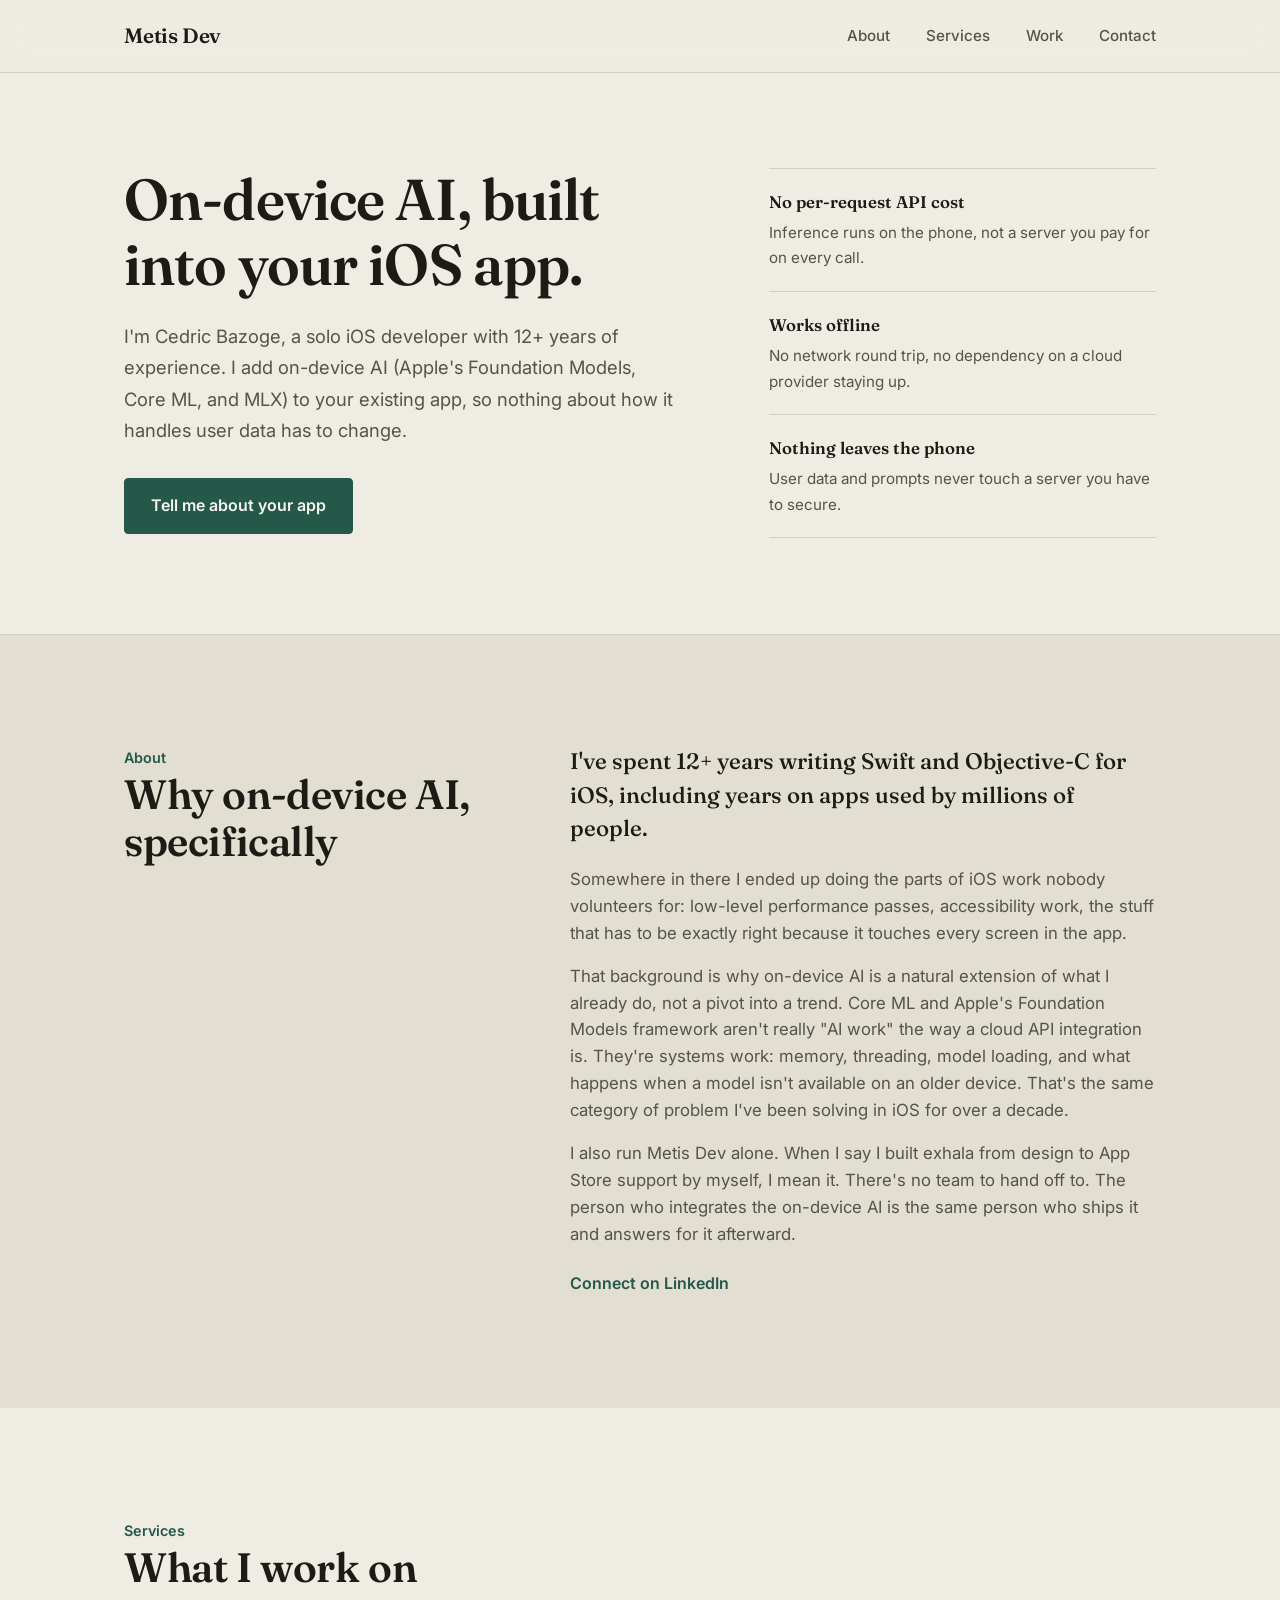
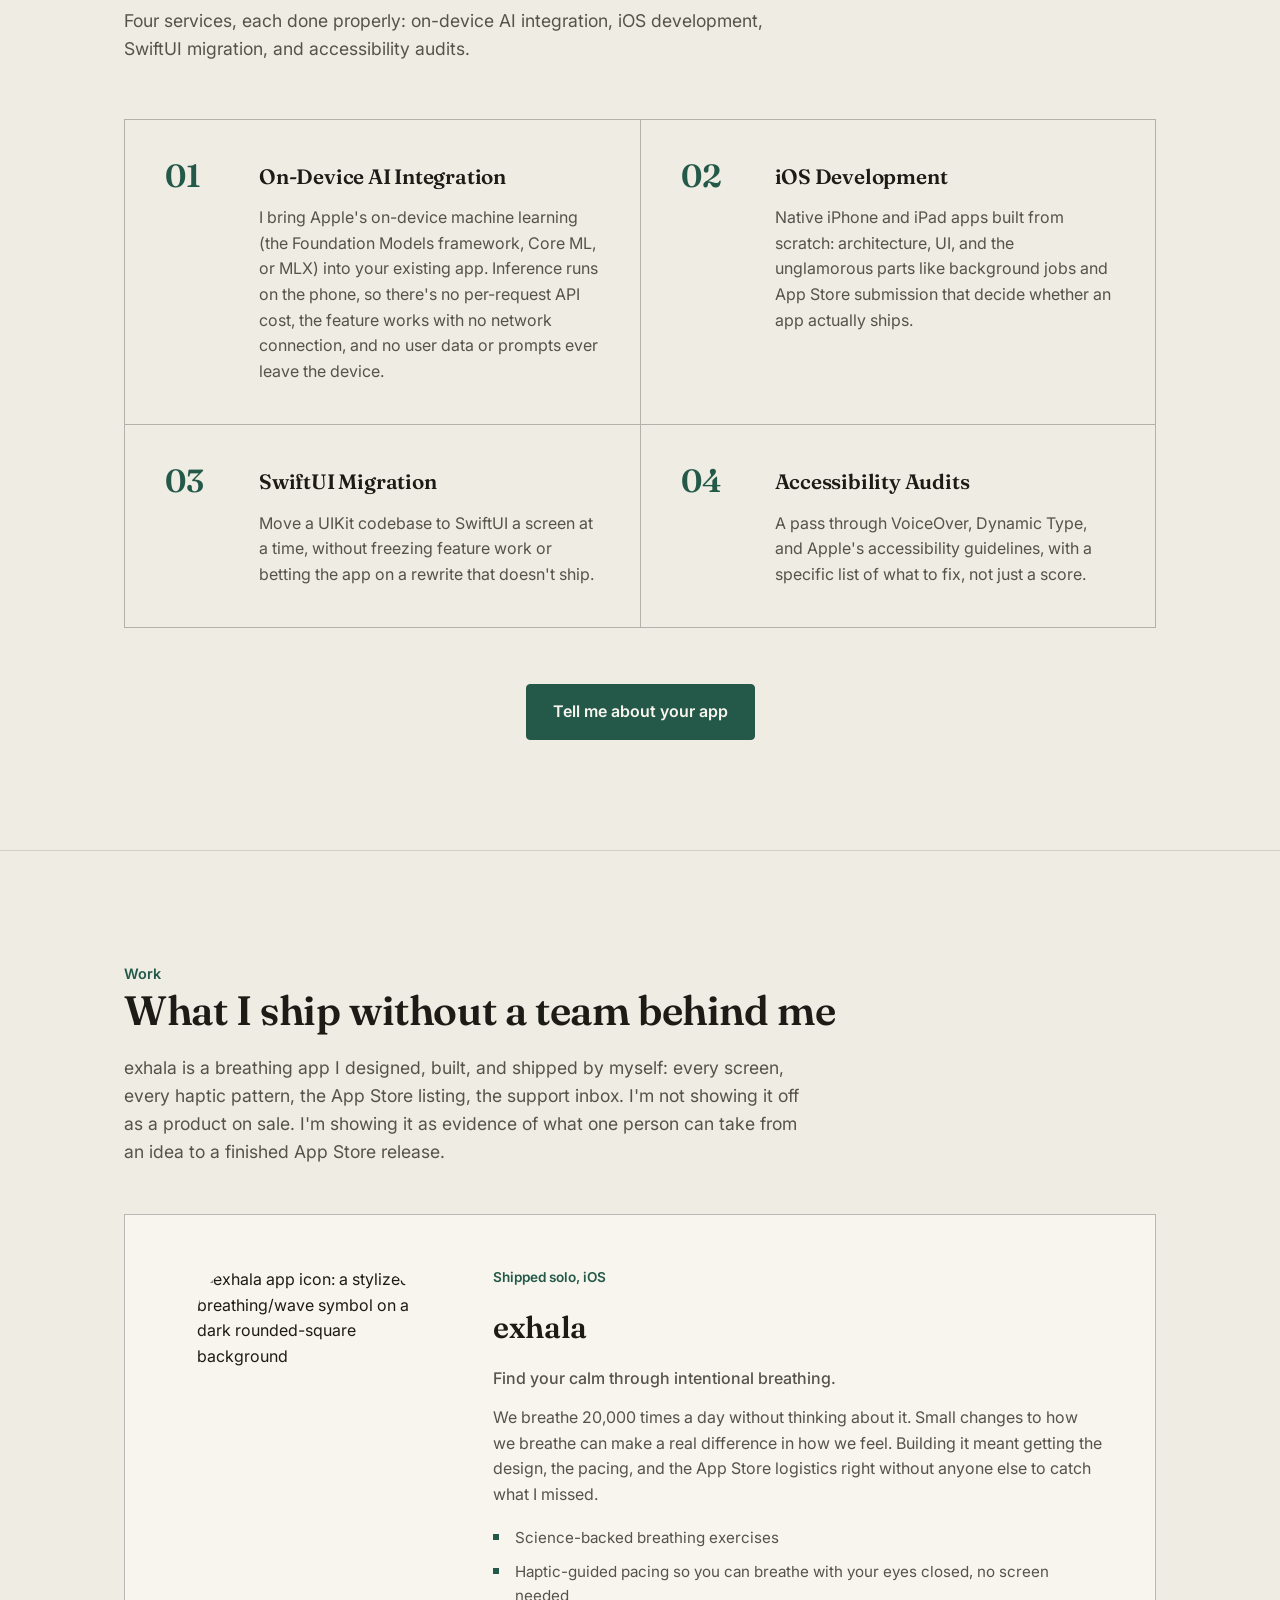
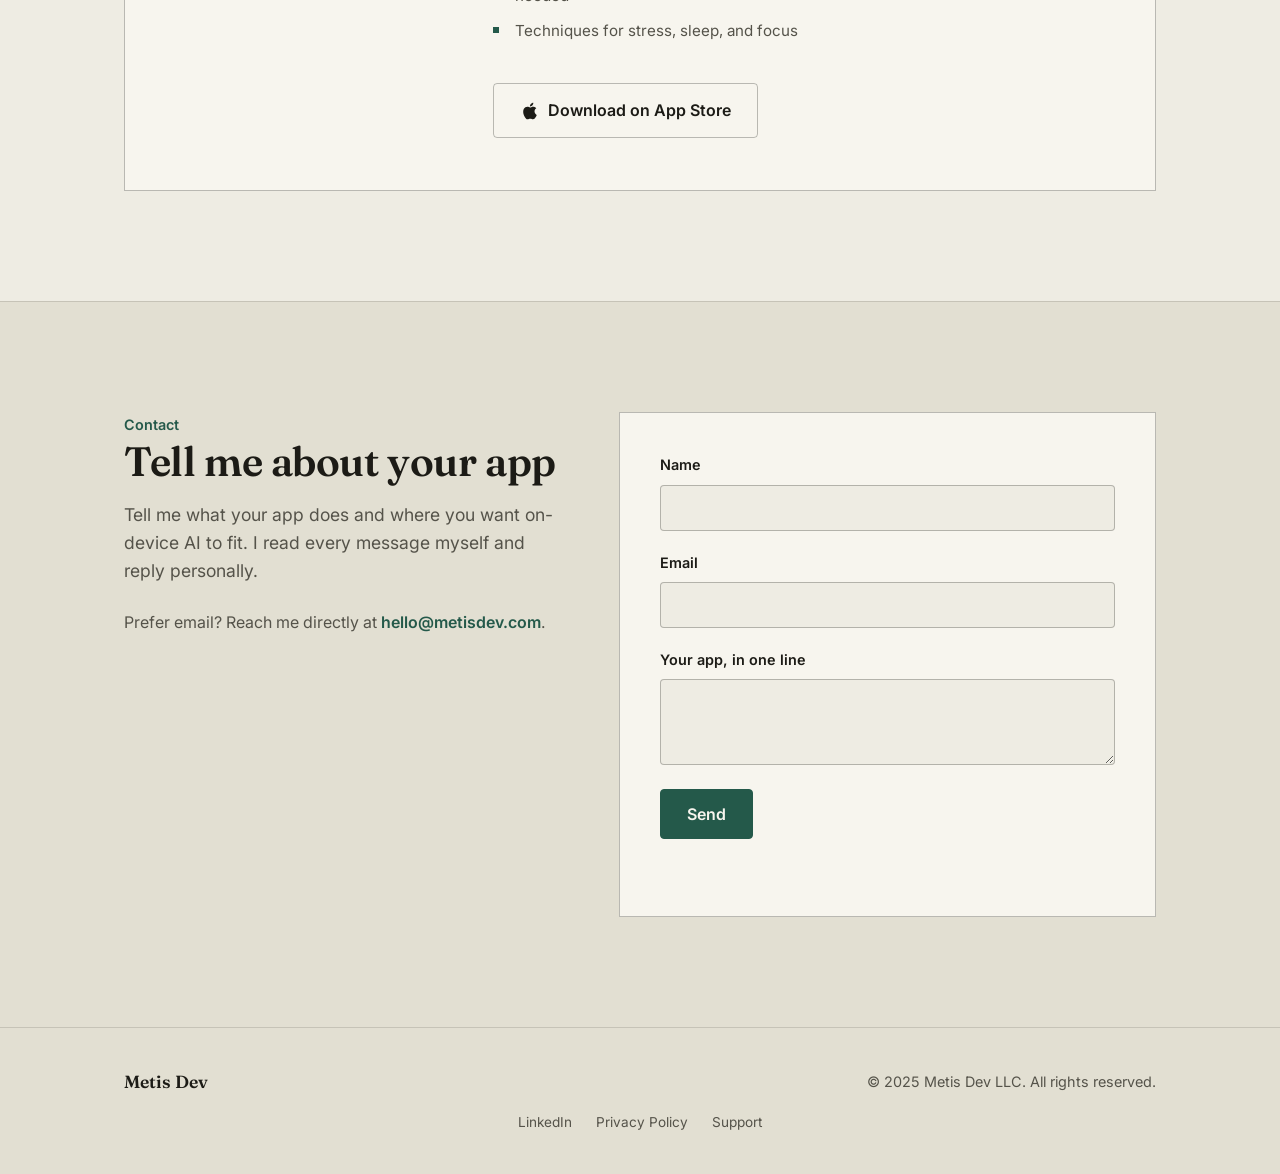
==== commit 91f7a82d: "Give all four services equal visual weight, drop em dashes from copy Replace the oversized on-device" ====
--- a/index.html
+++ b/index.html
@@ -4,7 +4,7 @@
     <meta charset="UTF-8">
     <meta name="viewport" content="width=device-width, initial-scale=1.0">
     <title>Metis Dev | On-Device AI Integration for iOS Apps</title>
-    <meta name="description" content="Metis Dev adds on-device AI — Apple Foundation Models, Core ML, and MLX — to your existing iOS app. No per-request API cost, works offline, nothing leaves the phone. Built by a solo iOS developer with 12+ years of experience.">
+    <meta name="description" content="Metis Dev adds on-device AI (Apple Foundation Models, Core ML, and MLX) to your existing iOS app. No per-request API cost, works offline, nothing leaves the phone. Built by a solo iOS developer with 12+ years of experience.">
     <link rel="stylesheet" href="styles.css">
     <link rel="preconnect" href="https://fonts.googleapis.com">
     <link rel="preconnect" href="https://fonts.gstatic.com" crossorigin>
@@ -33,7 +33,7 @@
         <div class="container hero-grid">
             <div class="hero-content">
                 <h1>On-device AI, built into your iOS app.</h1>
-                <p class="hero-lede">I'm Cedric Bazoge, a solo iOS developer with 12+ years of experience. I add on-device AI — Apple's Foundation Models, Core ML, and MLX — to your existing app, so nothing about how it handles user data has to change.</p>
+                <p class="hero-lede">I'm Cedric Bazoge, a solo iOS developer with 12+ years of experience. I add on-device AI (Apple's Foundation Models, Core ML, and MLX) to your existing app, so nothing about how it handles user data has to change.</p>
                 <a href="#contact" class="btn btn-primary">Tell me about your app</a>
             </div>
             <ul class="hero-facts">
@@ -62,8 +62,8 @@
             <div class="about-content">
                 <p class="lead">I've spent 12+ years writing Swift and Objective-C for iOS, including years on apps used by millions of people.</p>
                 <p>Somewhere in there I ended up doing the parts of iOS work nobody volunteers for: low-level performance passes, accessibility work, the stuff that has to be exactly right because it touches every screen in the app.</p>
-                <p>That background is why on-device AI is a natural extension of what I already do, not a pivot into a trend. Core ML and Apple's Foundation Models framework aren't really "AI work" the way a cloud API integration is — they're systems work: memory, threading, model loading, and what happens when a model isn't available on an older device. That's the same category of problem I've been solving in iOS for over a decade.</p>
-                <p>I also run Metis Dev alone. When I say I built exhala end-to-end — design, code, App Store submission, support — by myself, I mean it. There's no team to hand off to. The person who integrates the on-device AI is the same person who ships it and answers for it afterward.</p>
+                <p>That background is why on-device AI is a natural extension of what I already do, not a pivot into a trend. Core ML and Apple's Foundation Models framework aren't really "AI work" the way a cloud API integration is. They're systems work: memory, threading, model loading, and what happens when a model isn't available on an older device. That's the same category of problem I've been solving in iOS for over a decade.</p>
+                <p>I also run Metis Dev alone. When I say I built exhala from design to App Store support by myself, I mean it. There's no team to hand off to. The person who integrates the on-device AI is the same person who ships it and answers for it afterward.</p>
                 <a href="https://www.linkedin.com/in/cedric-bazoge-878bb6/" target="_blank" rel="noopener noreferrer" class="about-linkedin">Connect on LinkedIn</a>
             </div>
         </div>
@@ -73,28 +73,21 @@
         <div class="container">
             <span class="section-label">Services</span>
             <h2>What I work on</h2>
-            <p class="services-intro">On-device AI integration is the main thing. iOS development, SwiftUI migration, and accessibility audits are real services too, for teams who need the underlying app work done well.</p>
+            <p class="services-intro">Four services, each done properly: on-device AI integration, iOS development, SwiftUI migration, and accessibility audits.</p>
 
-            <div class="service-primary">
-                <span class="service-index">01</span>
-                <div>
-                    <h3>On-Device AI Integration</h3>
-                    <p>I bring Apple's on-device machine learning into your existing app: the Foundation Models framework for language features, Core ML or MLX for custom models — all running on the user's device instead of a server.</p>
-                    <ul class="service-benefits">
-                        <li><strong>No per-request API cost.</strong> Inference happens on the phone, so your cost doesn't scale with usage the way a cloud LLM API does.</li>
-                        <li><strong>Works with no network connection.</strong> The feature keeps working on a plane, in a basement, wherever your users actually are.</li>
-                        <li><strong>Nothing leaves the phone.</strong> No user data or prompts cross the network, which simplifies your privacy story and your App Store review.</li>
-                    </ul>
-                    <p class="service-note">This is what I spend most of my time on, and what I most want to hear about.</p>
+            <div class="services-grid">
+                <div class="service-row">
+                    <span class="service-index">01</span>
+                    <div>
+                        <h3>On-Device AI Integration</h3>
+                        <p>I bring Apple's on-device machine learning (the Foundation Models framework, Core ML, or MLX) into your existing app. Inference runs on the phone, so there's no per-request API cost, the feature works with no network connection, and no user data or prompts ever leave the device.</p>
+                    </div>
                 </div>
-            </div>
-
-            <div class="services-secondary">
                 <div class="service-row">
                     <span class="service-index">02</span>
                     <div>
                         <h3>iOS Development</h3>
-                        <p>Native iPhone and iPad apps built from scratch — architecture, UI, and the unglamorous parts like background jobs and App Store submission that decide whether an app actually ships.</p>
+                        <p>Native iPhone and iPad apps built from scratch: architecture, UI, and the unglamorous parts like background jobs and App Store submission that decide whether an app actually ships.</p>
                     </div>
                 </div>
                 <div class="service-row">
@@ -121,7 +114,7 @@
         <div class="container">
             <span class="section-label">Work</span>
             <h2>What I ship without a team behind me</h2>
-            <p class="work-frame">exhala is a breathing app I designed, built, and shipped by myself: every screen, every haptic pattern, the App Store listing, the support inbox. I'm not showing it off as a product on sale — I'm showing it as evidence of what one person can take from an idea to a finished App Store release.</p>
+            <p class="work-frame">exhala is a breathing app I designed, built, and shipped by myself: every screen, every haptic pattern, the App Store listing, the support inbox. I'm not showing it off as a product on sale. I'm showing it as evidence of what one person can take from an idea to a finished App Store release.</p>
             <div class="project-card">
                 <div class="project-visual">
                     <img src="Exhale_icon_dark_blck_border.png" alt="exhala app icon: a stylized breathing/wave symbol on a dark rounded-square background" class="app-icon">
@@ -130,7 +123,7 @@
                     <span class="project-label">Shipped solo, iOS</span>
                     <h3>exhala</h3>
                     <p class="project-tagline">Find your calm through intentional breathing.</p>
-                    <p>We breathe 20,000 times a day without thinking about it. Small changes to how we breathe can make a real difference in how we feel — and building that meant getting the design, the pacing, and the App Store logistics right without anyone else to catch what I missed.</p>
+                    <p>We breathe 20,000 times a day without thinking about it. Small changes to how we breathe can make a real difference in how we feel. Building it meant getting the design, the pacing, and the App Store logistics right without anyone else to catch what I missed.</p>
                     <ul class="feature-list">
                         <li>Science-backed breathing exercises</li>
                         <li>Haptic-guided pacing so you can breathe with your eyes closed, no screen needed</li>
--- a/styles.css
+++ b/styles.css
@@ -304,104 +304,41 @@
     margin-bottom: 56px;
 }
 
-.service-primary {
+.services-grid {
     display: grid;
-    grid-template-columns: 100px 1fr;
-    gap: 32px;
-    padding: 40px 0 48px;
+    grid-template-columns: repeat(2, 1fr);
     border-top: 1px solid var(--color-border-strong);
-    border-bottom: 1px solid var(--color-border-strong);
+    border-left: 1px solid var(--color-border-strong);
 }
 
 .service-index {
     font-family: var(--font-display);
-    font-size: 2.6rem;
+    font-size: 2rem;
     font-weight: 600;
     color: var(--color-accent);
     line-height: 1;
 }
 
-.service-primary h3 {
-    font-family: var(--font-display);
-    font-size: 1.7rem;
-    font-weight: 600;
-    margin-bottom: 14px;
+.service-row {
+    grid-template-columns: 70px 1fr;
+    display: grid;
+    gap: 24px;
+    padding: 40px;
+    border-bottom: 1px solid var(--color-border-strong);
+    border-right: 1px solid var(--color-border-strong);
+}
+
+.service-row h3 {
+    font-family: var(--font-display);
+    font-size: 1.3rem;
+    font-weight: 600;
+    margin-bottom: 12px;
     letter-spacing: -0.01em;
 }
 
-.service-primary > div > p {
-    color: var(--color-ink-muted);
-    font-size: 1.05rem;
-    max-width: 62ch;
-    margin-bottom: 24px;
-}
-
-.service-benefits {
-    list-style: none;
-    display: grid;
-    gap: 14px;
-    margin-bottom: 20px;
-}
-
-.service-benefits li {
-    padding-left: 20px;
-    position: relative;
-    color: var(--color-ink);
-    font-size: 0.98rem;
-    max-width: 60ch;
-}
-
-.service-benefits li::before {
-    content: "";
-    position: absolute;
-    left: 0;
-    top: 9px;
-    width: 6px;
-    height: 6px;
-    background: var(--color-accent);
-}
-
-.service-benefits strong {
-    font-weight: 600;
-}
-
-.service-note {
-    color: var(--color-ink-muted);
-    font-size: 0.95rem;
-    font-style: italic;
-}
-
-.services-secondary {
-    display: grid;
-    grid-template-columns: repeat(3, 1fr);
-}
-
-.service-row {
-    grid-template-columns: 60px 1fr;
-    display: grid;
-    gap: 20px;
-    padding: 32px 24px;
-    border-bottom: 1px solid var(--color-border);
-}
-
-.service-row:not(:last-child) {
-    border-right: 1px solid var(--color-border);
-}
-
-.service-row .service-index {
-    font-size: 1.6rem;
-}
-
-.service-row h3 {
-    font-family: var(--font-display);
-    font-size: 1.15rem;
-    font-weight: 600;
-    margin-bottom: 8px;
-}
-
 .service-row p {
     color: var(--color-ink-muted);
-    font-size: 0.95rem;
+    font-size: 1rem;
 }
 
 .services-cta {
@@ -669,12 +606,7 @@
         display: inline-block;
     }
 
-    .service-primary {
-        grid-template-columns: 1fr;
-        gap: 12px;
-    }
-
-    .services-secondary {
+    .services-grid {
         grid-template-columns: 1fr;
     }
 
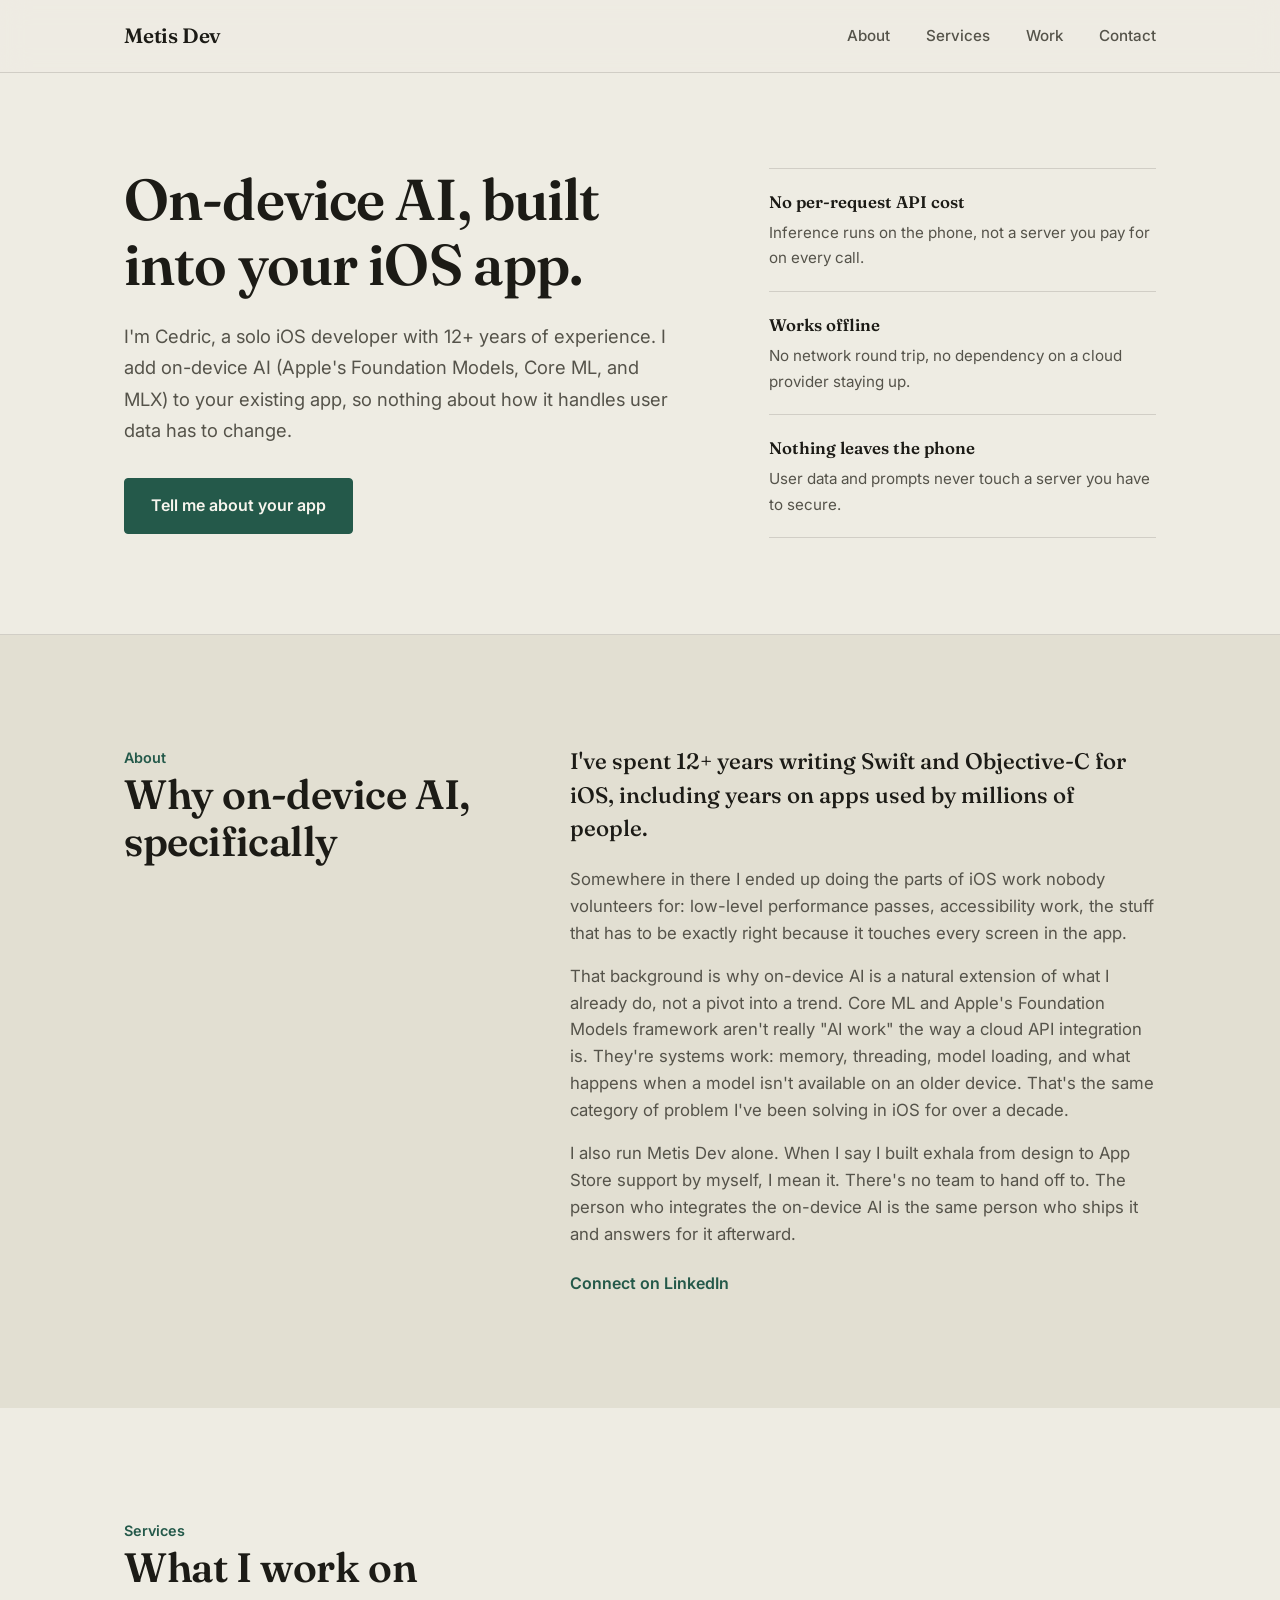
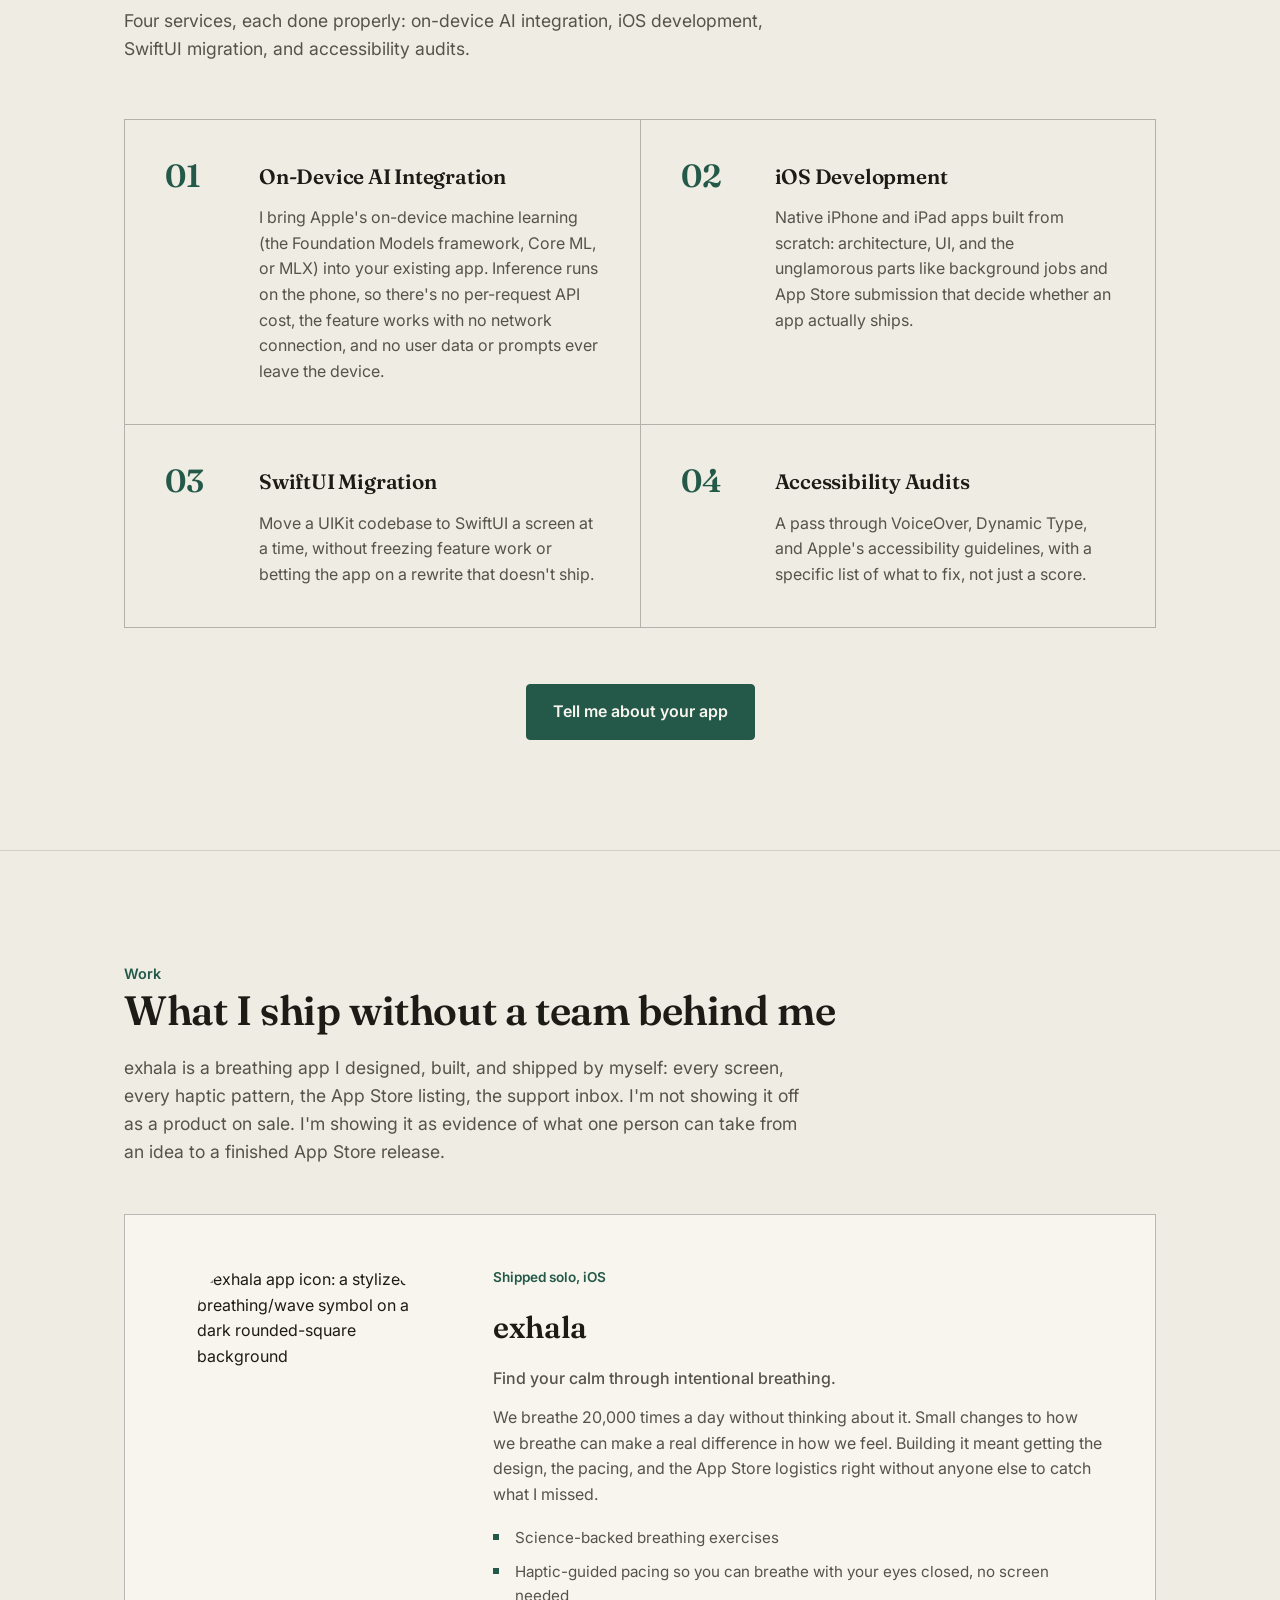
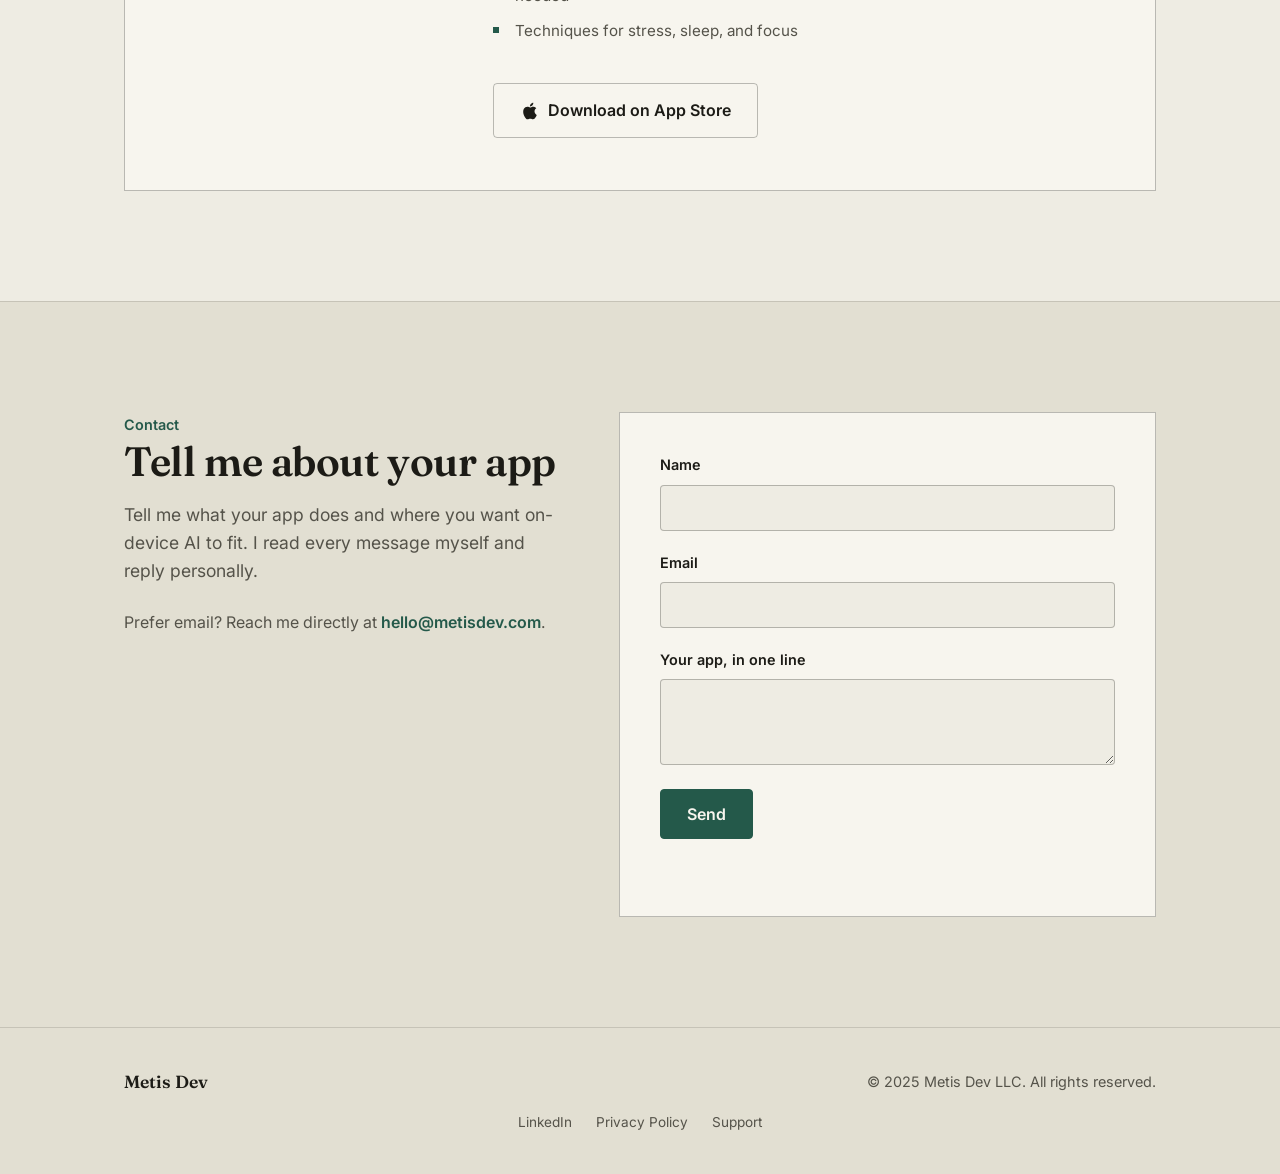
==== commit af103ad2: "Use first name only in hero copy" ====
--- a/index.html
+++ b/index.html
@@ -33,7 +33,7 @@
         <div class="container hero-grid">
             <div class="hero-content">
                 <h1>On-device AI, built into your iOS app.</h1>
-                <p class="hero-lede">I'm Cedric Bazoge, a solo iOS developer with 12+ years of experience. I add on-device AI (Apple's Foundation Models, Core ML, and MLX) to your existing app, so nothing about how it handles user data has to change.</p>
+                <p class="hero-lede">I'm Cedric, a solo iOS developer with 12+ years of experience. I add on-device AI (Apple's Foundation Models, Core ML, and MLX) to your existing app, so nothing about how it handles user data has to change.</p>
                 <a href="#contact" class="btn btn-primary">Tell me about your app</a>
             </div>
             <ul class="hero-facts">
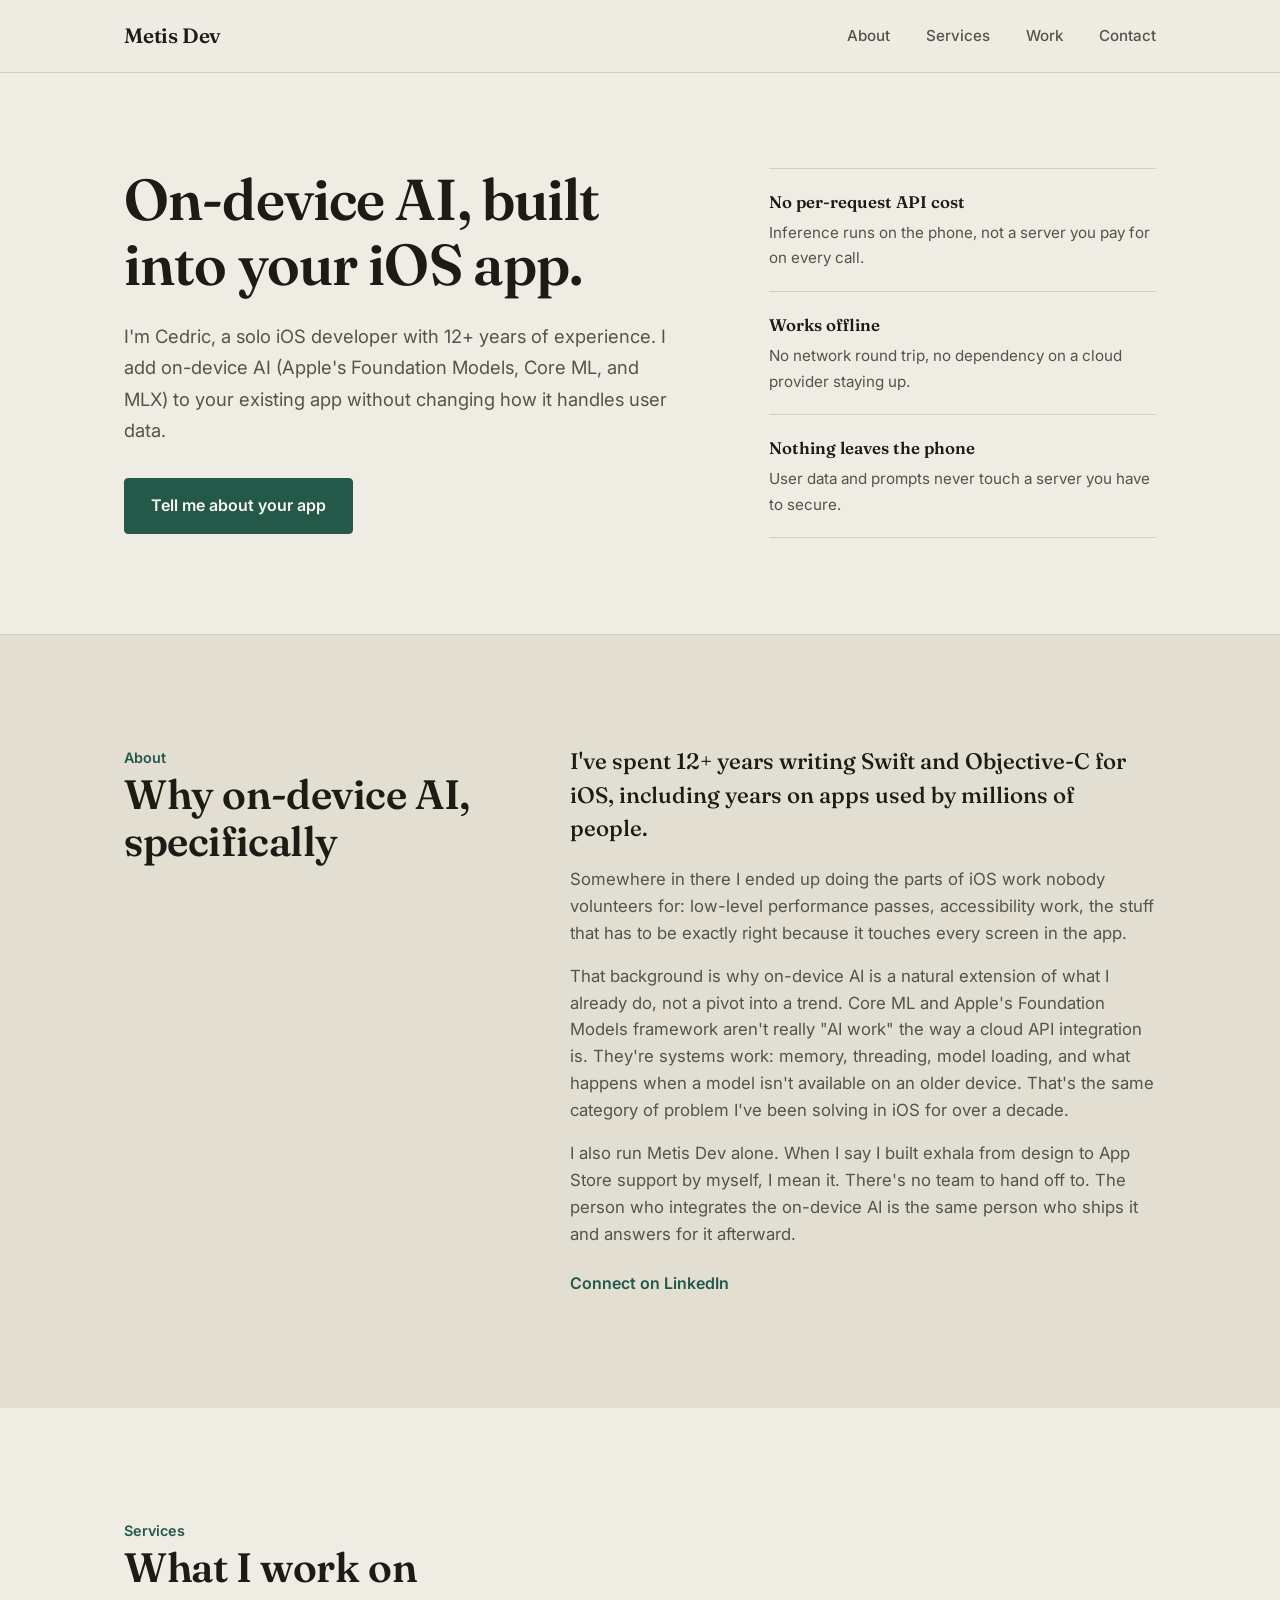
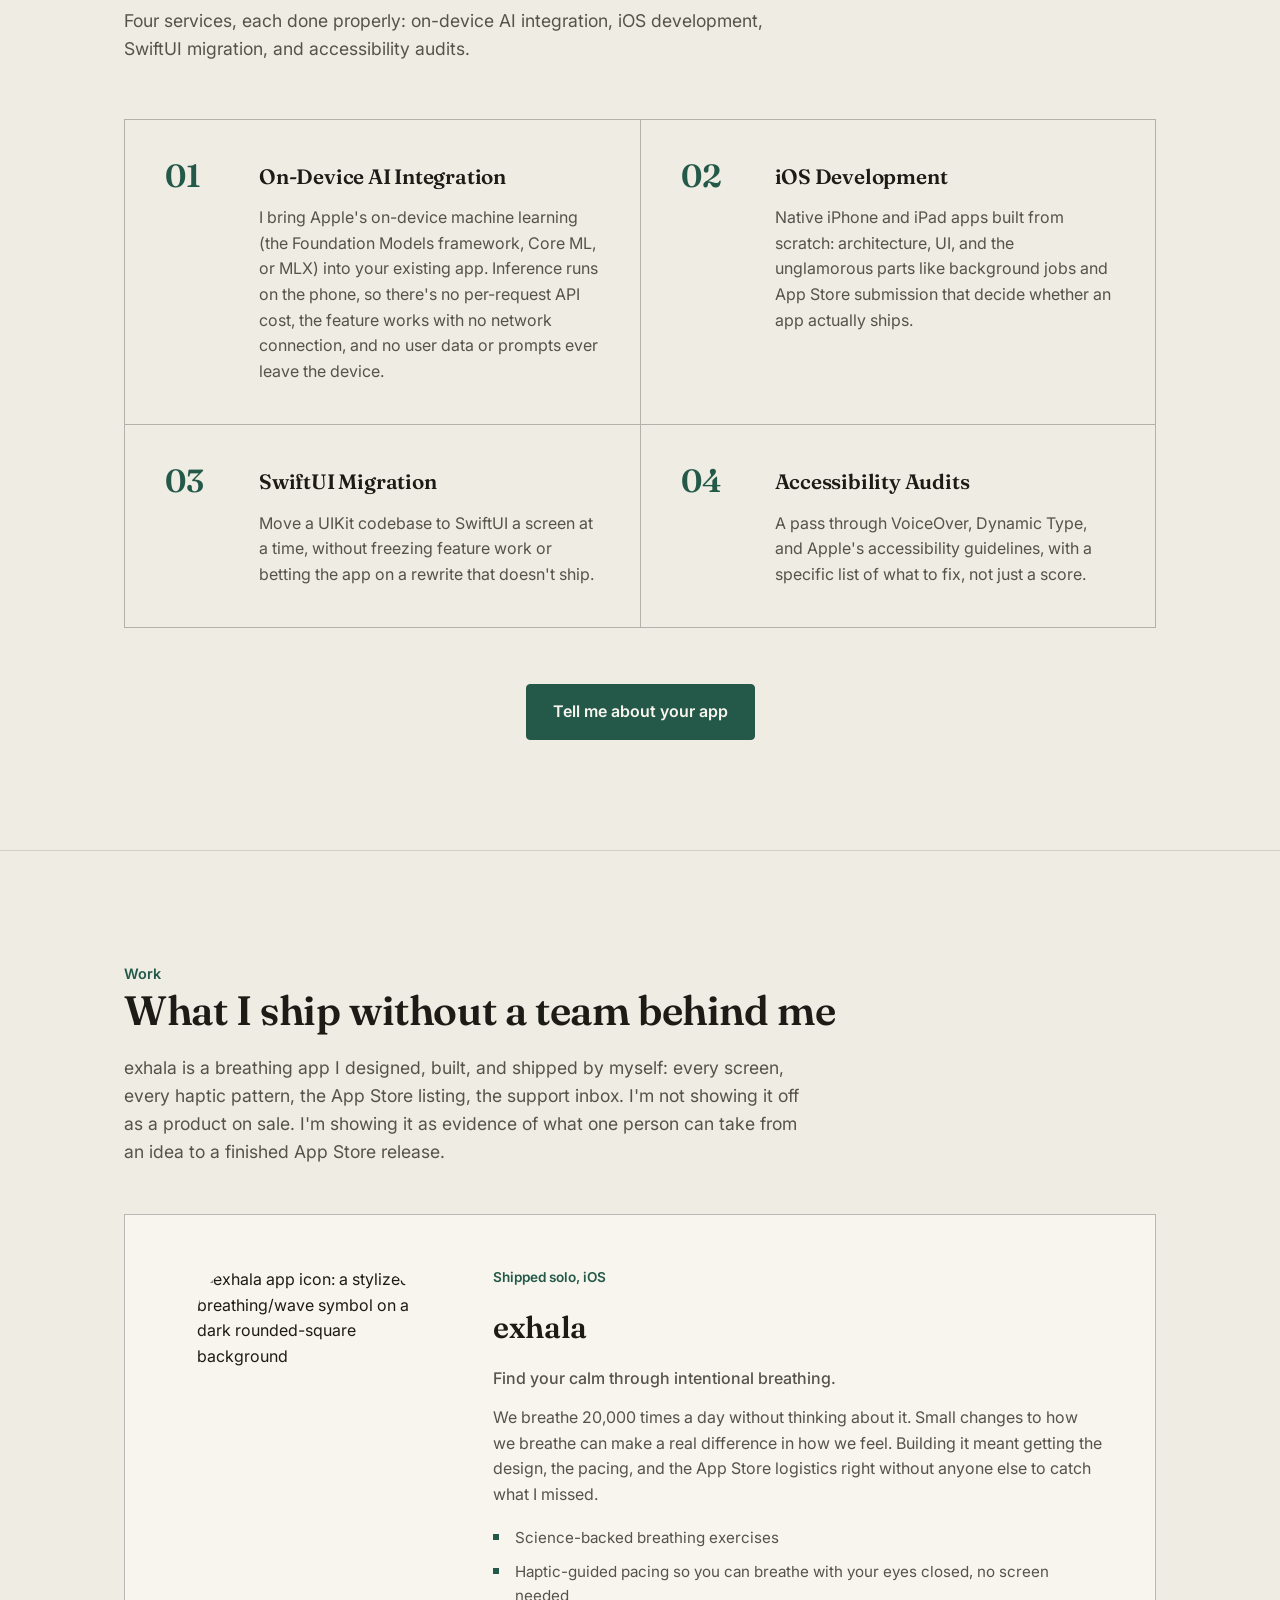
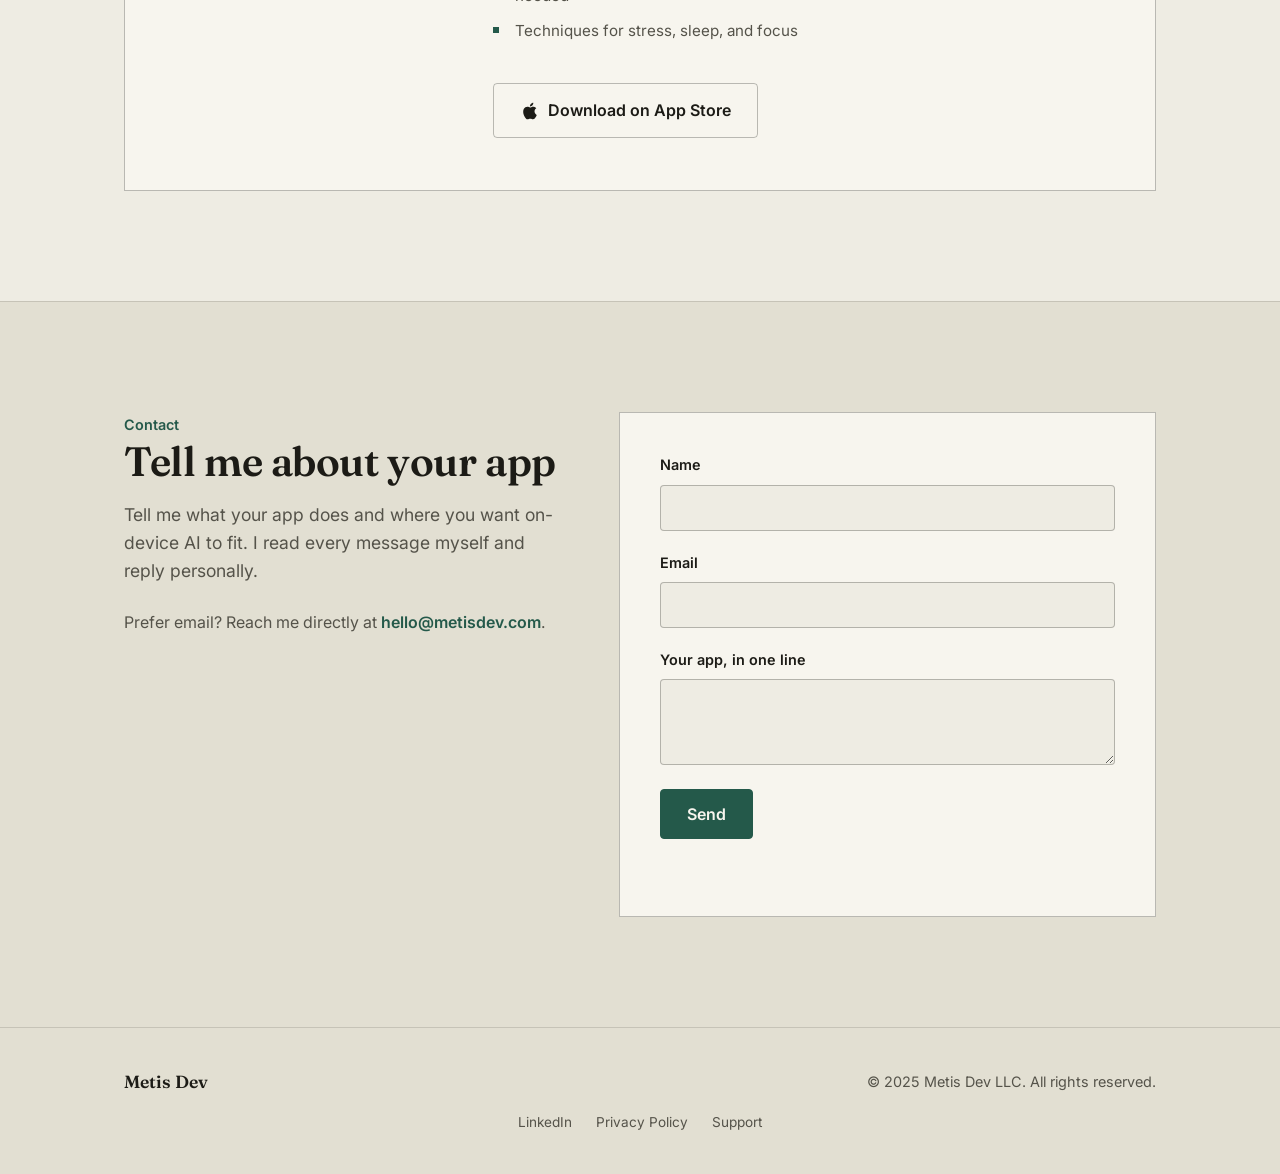
==== commit 12edd254: "Rephrase hero data-handling line" ====
--- a/index.html
+++ b/index.html
@@ -33,7 +33,7 @@
         <div class="container hero-grid">
             <div class="hero-content">
                 <h1>On-device AI, built into your iOS app.</h1>
-                <p class="hero-lede">I'm Cedric, a solo iOS developer with 12+ years of experience. I add on-device AI (Apple's Foundation Models, Core ML, and MLX) to your existing app, so nothing about how it handles user data has to change.</p>
+                <p class="hero-lede">I'm Cedric, a solo iOS developer with 12+ years of experience. I add on-device AI (Apple's Foundation Models, Core ML, and MLX) to your existing app without changing how it handles user data.</p>
                 <a href="#contact" class="btn btn-primary">Tell me about your app</a>
             </div>
             <ul class="hero-facts">
